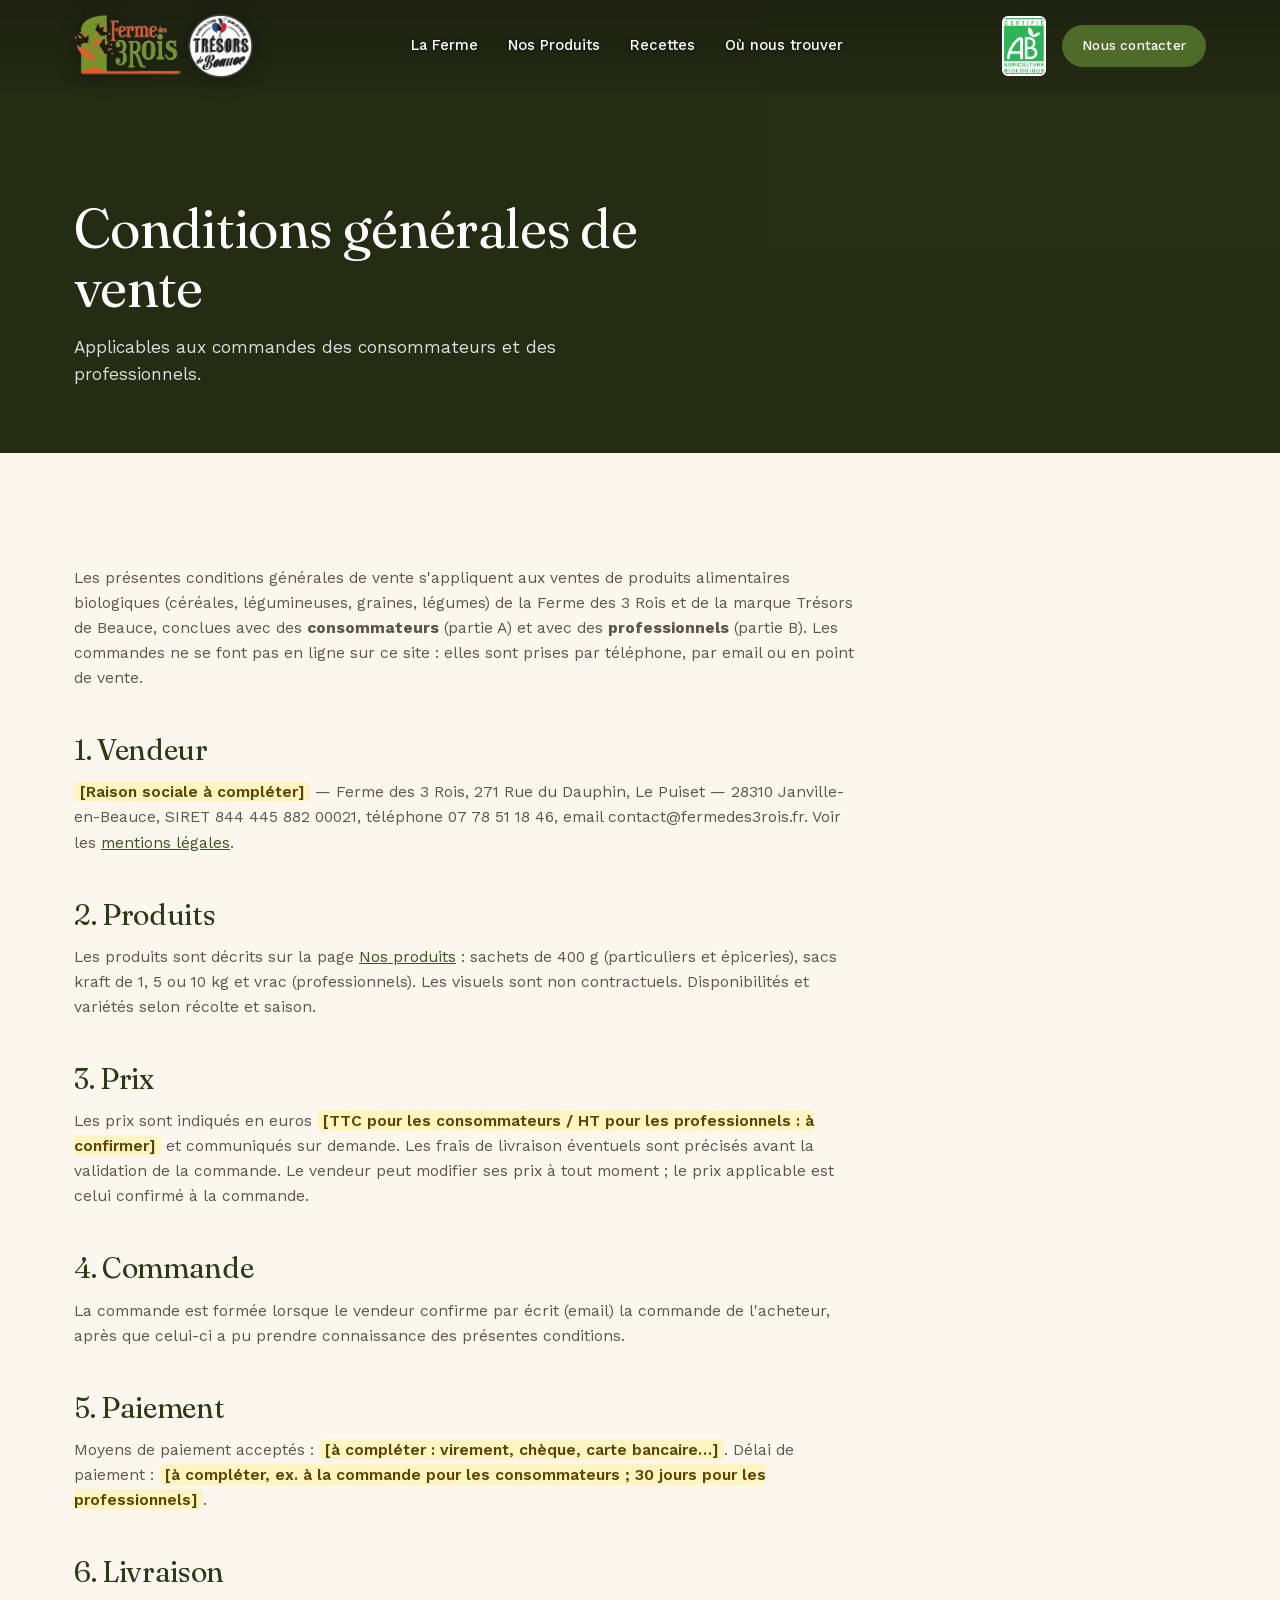
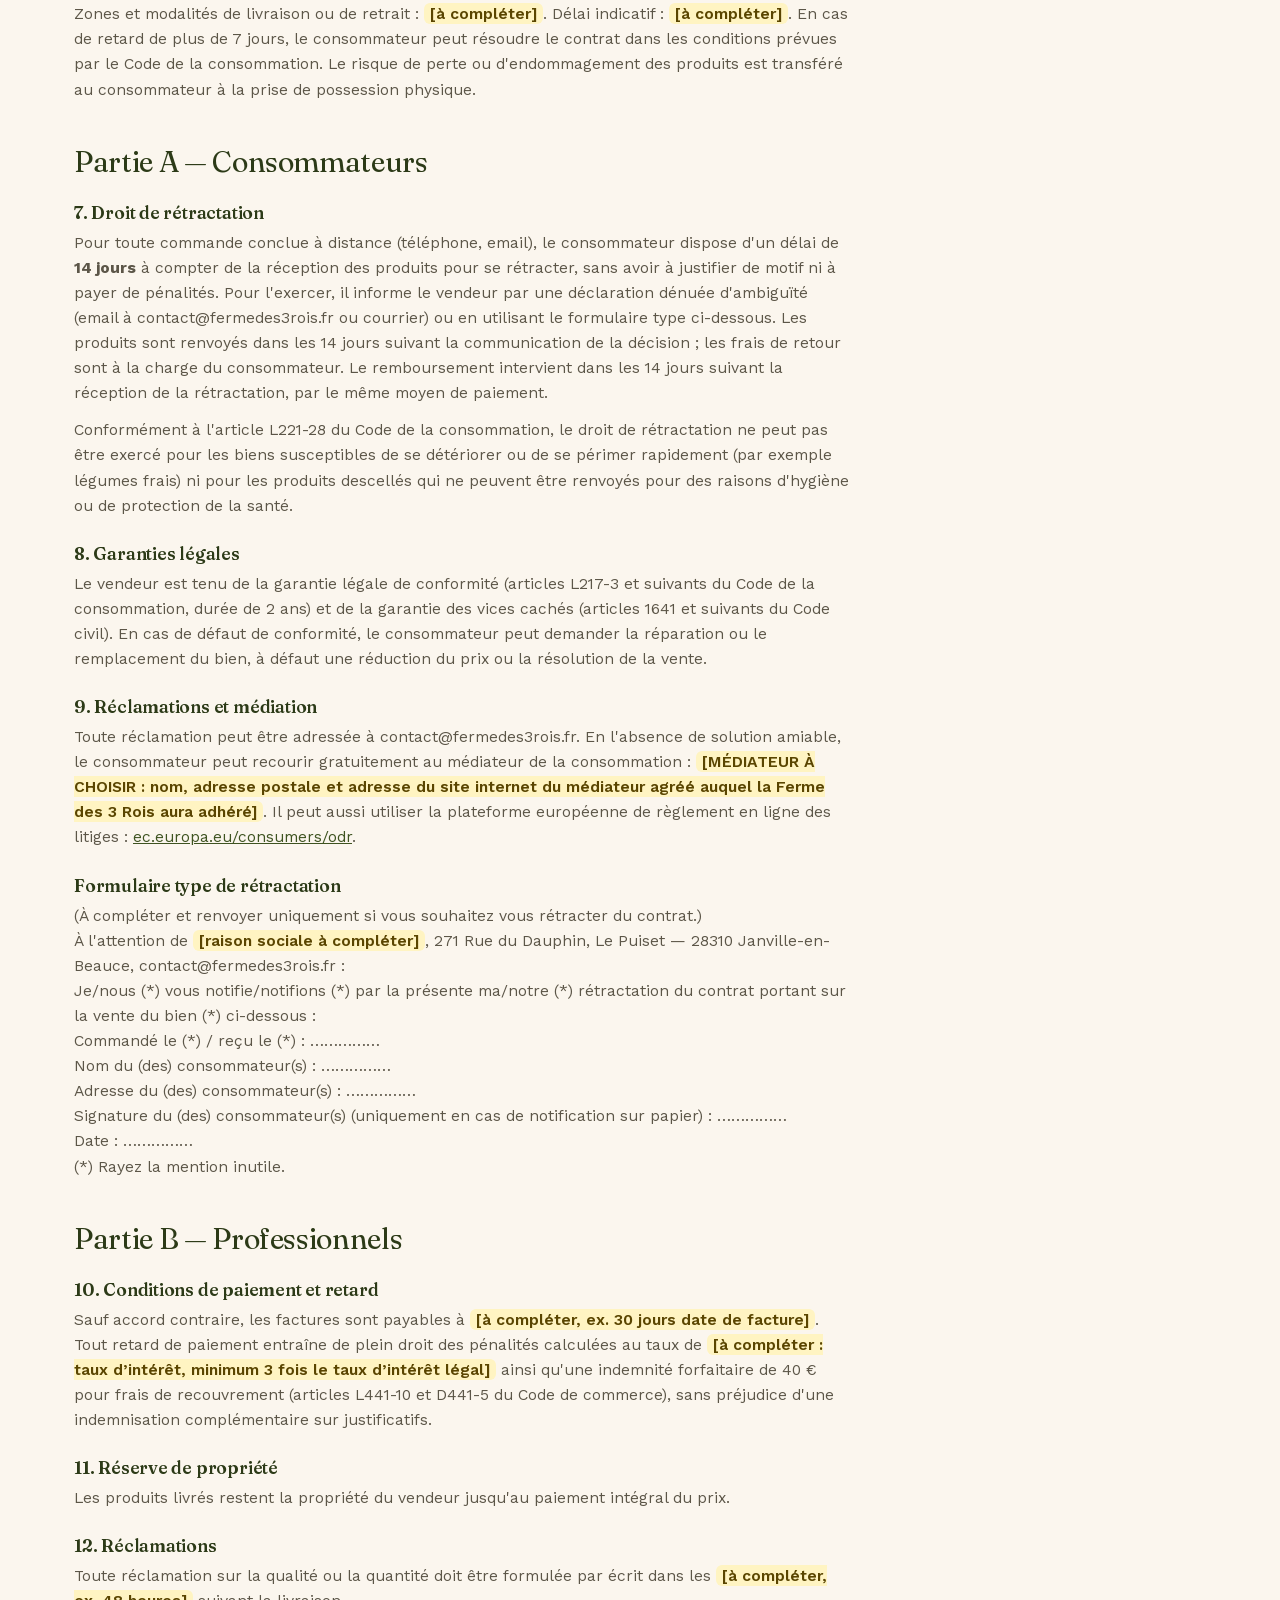
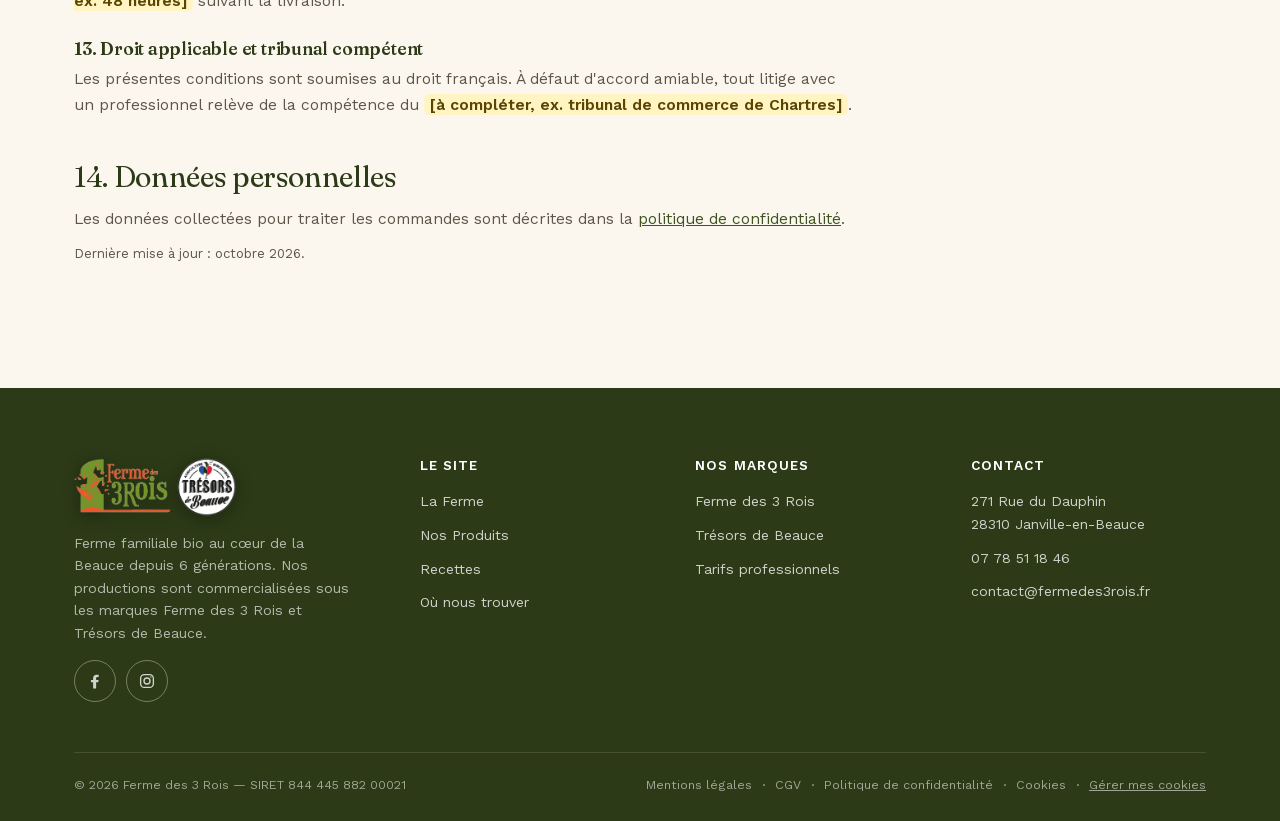
==== cgv.html @ 15f2e0e1 "Mise en conformite legale : pages legales, consentement cookies, polices locales, SEO/IA, accessibil" ====
<!DOCTYPE html>
<html lang="fr">
<head>
<meta charset="UTF-8">
<meta name="viewport" content="width=device-width, initial-scale=1.0">
<title>Conditions générales de vente — Ferme des 3 Rois</title>
<meta name="description" content="Conditions générales de vente de la Ferme des 3 Rois et de Trésors de Beauce, pour les particuliers et les professionnels.">

<link rel="canonical" href="https://www.fermedes3rois.com/cgv.html">
<meta property="og:type" content="website">
<meta property="og:locale" content="fr_FR">
<meta property="og:site_name" content="Ferme des 3 Rois — Trésors de Beauce">
<meta property="og:title" content="Conditions générales de vente — Ferme des 3 Rois">
<meta property="og:description" content="Conditions générales de vente de la Ferme des 3 Rois et de Trésors de Beauce, pour les particuliers et les professionnels.">
<meta property="og:url" content="https://www.fermedes3rois.com/cgv.html">
<meta property="og:image" content="https://www.fermedes3rois.com/assets/images/real/ferme-de-loin.jpg">
<meta name="twitter:card" content="summary_large_image">
<link rel="preload" href="assets/fonts/work-sans-latin.woff2" as="font" type="font/woff2" crossorigin>
<link rel="stylesheet" href="assets/css/fonts.css">
<link rel="stylesheet" href="assets/css/style.css">
</head>
<body>
<a class="skip-link" href="#main">Aller au contenu principal</a>

<!-- ==========================================================
     HEADER
     ========================================================== -->
<header class="site-header" id="siteHeader">
  <div class="container">
    <a href="index.html" class="brand">
      <img src="assets/images/logo-horizontal.png" alt="Ferme des 3 Rois — Trésors de Beauce">
    </a>

    <nav class="main-nav" id="mainNav">
      <a href="la-ferme.html">La Ferme</a>
      <a href="nos-produits.html">Nos Produits</a>
      <a href="recettes.html">Recettes</a>
      <a href="index.html#contact">Où nous trouver</a>
    </nav>

    <div class="header-cta">
      <div class="ab-chip">
        <img src="assets/images/logo-ab.jpg" alt="Logo Agriculture Biologique" width="40" height="56">
      </div>
      <a href="index.html#contact" class="btn btn-primary btn-sm">Nous contacter</a>
      <button class="nav-toggle" id="navToggle" aria-label="Ouvrir le menu" aria-expanded="false">
        <span></span><span></span><span></span>
      </button>
    </div>
  </div>
</header>

<main id="main">

<!-- ==========================================================
     EN-TÊTE DE PAGE
     ========================================================== -->
<section class="page-header">
  <div class="container">
    <h1>Conditions générales de vente</h1>
    <p>Applicables aux commandes des consommateurs et des professionnels.</p>
  </div>
</section>

<section>
  <div class="container">
    <div class="legal">
      <p>Les présentes conditions générales de vente s'appliquent aux ventes de produits alimentaires biologiques (céréales, légumineuses, graines, légumes) de la Ferme des 3 Rois et de la marque Trésors de Beauce, conclues avec des <strong>consommateurs</strong> (partie A) et avec des <strong>professionnels</strong> (partie B). Les commandes ne se font pas en ligne sur ce site : elles sont prises par téléphone, par email ou en point de vente.</p>

      <h2>1. Vendeur</h2>
      <p><span class="todo">[Raison sociale à compléter]</span> — Ferme des 3 Rois, 271 Rue du Dauphin, Le Puiset — 28310 Janville-en-Beauce, SIRET 844 445 882 00021, téléphone 07 78 51 18 46, email contact@fermedes3rois.fr. Voir les <a href="mentions-legales.html">mentions légales</a>.</p>

      <h2>2. Produits</h2>
      <p>Les produits sont décrits sur la page <a href="nos-produits.html">Nos produits</a> : sachets de 400 g (particuliers et épiceries), sacs kraft de 1, 5 ou 10 kg et vrac (professionnels). Les visuels sont non contractuels. Disponibilités et variétés selon récolte et saison.</p>

      <h2>3. Prix</h2>
      <p>Les prix sont indiqués en euros <span class="todo">[TTC pour les consommateurs / HT pour les professionnels : à confirmer]</span> et communiqués sur demande. Les frais de livraison éventuels sont précisés avant la validation de la commande. Le vendeur peut modifier ses prix à tout moment ; le prix applicable est celui confirmé à la commande.</p>

      <h2>4. Commande</h2>
      <p>La commande est formée lorsque le vendeur confirme par écrit (email) la commande de l'acheteur, après que celui-ci a pu prendre connaissance des présentes conditions.</p>

      <h2>5. Paiement</h2>
      <p>Moyens de paiement acceptés : <span class="todo">[à compléter : virement, chèque, carte bancaire…]</span>. Délai de paiement : <span class="todo">[à compléter, ex. à la commande pour les consommateurs ; 30 jours pour les professionnels]</span>.</p>

      <h2>6. Livraison</h2>
      <p>Zones et modalités de livraison ou de retrait : <span class="todo">[à compléter]</span>. Délai indicatif : <span class="todo">[à compléter]</span>. En cas de retard de plus de 7 jours, le consommateur peut résoudre le contrat dans les conditions prévues par le Code de la consommation. Le risque de perte ou d'endommagement des produits est transféré au consommateur à la prise de possession physique.</p>

      <h2>Partie A — Consommateurs</h2>
      <h3>7. Droit de rétractation</h3>
      <p>Pour toute commande conclue à distance (téléphone, email), le consommateur dispose d'un délai de <strong>14 jours</strong> à compter de la réception des produits pour se rétracter, sans avoir à justifier de motif ni à payer de pénalités. Pour l'exercer, il informe le vendeur par une déclaration dénuée d'ambiguïté (email à contact@fermedes3rois.fr ou courrier) ou en utilisant le formulaire type ci-dessous. Les produits sont renvoyés dans les 14 jours suivant la communication de la décision ; les frais de retour sont à la charge du consommateur. Le remboursement intervient dans les 14 jours suivant la réception de la rétractation, par le même moyen de paiement.</p>
      <p>Conformément à l'article L221-28 du Code de la consommation, le droit de rétractation ne peut pas être exercé pour les biens susceptibles de se détériorer ou de se périmer rapidement (par exemple légumes frais) ni pour les produits descellés qui ne peuvent être renvoyés pour des raisons d'hygiène ou de protection de la santé.</p>
      <h3>8. Garanties légales</h3>
      <p>Le vendeur est tenu de la garantie légale de conformité (articles L217-3 et suivants du Code de la consommation, durée de 2 ans) et de la garantie des vices cachés (articles 1641 et suivants du Code civil). En cas de défaut de conformité, le consommateur peut demander la réparation ou le remplacement du bien, à défaut une réduction du prix ou la résolution de la vente.</p>
      <h3>9. Réclamations et médiation</h3>
      <p>Toute réclamation peut être adressée à contact@fermedes3rois.fr. En l'absence de solution amiable, le consommateur peut recourir gratuitement au médiateur de la consommation : <span class="todo">[MÉDIATEUR À CHOISIR : nom, adresse postale et adresse du site internet du médiateur agréé auquel la Ferme des 3 Rois aura adhéré]</span>. Il peut aussi utiliser la plateforme européenne de règlement en ligne des litiges : <a href="https://ec.europa.eu/consumers/odr" target="_blank" rel="noopener">ec.europa.eu/consumers/odr</a>.</p>
      <h3>Formulaire type de rétractation</h3>
      <p>(À compléter et renvoyer uniquement si vous souhaitez vous rétracter du contrat.)<br>
      À l'attention de <span class="todo">[raison sociale à compléter]</span>, 271 Rue du Dauphin, Le Puiset — 28310 Janville-en-Beauce, contact@fermedes3rois.fr :<br>
      Je/nous (*) vous notifie/notifions (*) par la présente ma/notre (*) rétractation du contrat portant sur la vente du bien (*) ci-dessous :<br>
      Commandé le (*) / reçu le (*) : ……………<br>
      Nom du (des) consommateur(s) : ……………<br>
      Adresse du (des) consommateur(s) : ……………<br>
      Signature du (des) consommateur(s) (uniquement en cas de notification sur papier) : ……………<br>
      Date : ……………<br>
      (*) Rayez la mention inutile.</p>

      <h2>Partie B — Professionnels</h2>
      <h3>10. Conditions de paiement et retard</h3>
      <p>Sauf accord contraire, les factures sont payables à <span class="todo">[à compléter, ex. 30 jours date de facture]</span>. Tout retard de paiement entraîne de plein droit des pénalités calculées au taux de <span class="todo">[à compléter : taux d’intérêt, minimum 3 fois le taux d’intérêt légal]</span> ainsi qu'une indemnité forfaitaire de 40 € pour frais de recouvrement (articles L441-10 et D441-5 du Code de commerce), sans préjudice d'une indemnisation complémentaire sur justificatifs.</p>
      <h3>11. Réserve de propriété</h3>
      <p>Les produits livrés restent la propriété du vendeur jusqu'au paiement intégral du prix.</p>
      <h3>12. Réclamations</h3>
      <p>Toute réclamation sur la qualité ou la quantité doit être formulée par écrit dans les <span class="todo">[à compléter, ex. 48 heures]</span> suivant la livraison.</p>
      <h3>13. Droit applicable et tribunal compétent</h3>
      <p>Les présentes conditions sont soumises au droit français. À défaut d'accord amiable, tout litige avec un professionnel relève de la compétence du <span class="todo">[à compléter, ex. tribunal de commerce de Chartres]</span>.</p>

      <h2>14. Données personnelles</h2>
      <p>Les données collectées pour traiter les commandes sont décrites dans la <a href="politique-de-confidentialite.html">politique de confidentialité</a>.</p>
      <p class="updated">Dernière mise à jour : octobre 2026.</p>
    </div>
  </div>
</section>

</main>

<!-- ==========================================================
     FOOTER
     ========================================================== -->
<footer class="site-footer">
  <div class="container">
    <div class="footer-top">
      <div class="footer-brand">
        <img src="assets/images/logo-horizontal.png" alt="Ferme des 3 Rois — Trésors de Beauce">
        <p>Ferme familiale bio au cœur de la Beauce depuis 6 générations. Nos productions sont commercialisées sous les marques Ferme des 3 Rois et Trésors de Beauce.</p>
        <div class="footer-social">
          <a href="https://www.facebook.com/Tr%C3%A9sors-De-Beauce-111578571300424" aria-label="Facebook" target="_blank" rel="noopener"><svg viewBox="0 0 24 24" width="18" height="18" aria-hidden="true" fill="currentColor"><path d="M13.5 22v-8.2h2.8l.5-3.3h-3.3V8.4c0-.9.4-1.7 1.8-1.7h1.6V3.8s-1.4-.3-2.8-.3c-2.8 0-4.6 1.7-4.6 4.7v2.3H6.6v3.3h2.9V22h4z"/></svg></a>
          <a href="https://www.instagram.com/tresorsdebeauce/" aria-label="Instagram" target="_blank" rel="noopener"><svg viewBox="0 0 24 24" width="18" height="18" aria-hidden="true" fill="none" stroke="currentColor" stroke-width="1.8"><rect x="3.5" y="3.5" width="17" height="17" rx="5"/><circle cx="12" cy="12" r="4"/><circle cx="17.2" cy="6.8" r="1" fill="currentColor" stroke="none"/></svg></a>
        </div>
      </div>
      <div class="footer-col">
        <h2>Le site</h2>
        <ul>
          <li><a href="la-ferme.html">La Ferme</a></li>
          <li><a href="nos-produits.html">Nos Produits</a></li>
          <li><a href="recettes.html">Recettes</a></li>
          <li><a href="index.html#contact">Où nous trouver</a></li>
        </ul>
      </div>
      <div class="footer-col">
        <h2>Nos marques</h2>
        <ul>
          <li><a href="index.html">Ferme des 3 Rois</a></li>
          <li><a href="index.html">Trésors de Beauce</a></li>
          <li><a href="index.html#contact">Tarifs professionnels</a></li>
        </ul>
      </div>
      <div class="footer-col">
        <h2>Contact</h2>
        <ul>
          <li>271 Rue du Dauphin<br>28310 Janville-en-Beauce</li>
          <li><a href="tel:+33778511846">07 78 51 18 46</a></li>
          <li><a href="mailto:contact@fermedes3rois.fr">contact@fermedes3rois.fr</a></li>
        </ul>
      </div>
    </div>
    <div class="footer-bottom">
      <span>© 2026 Ferme des 3 Rois — SIRET 844 445 882 00021</span>
      <span class="footer-legal"><a href="mentions-legales.html">Mentions légales</a> · <a href="cgv.html">CGV</a> · <a href="politique-de-confidentialite.html">Politique de confidentialité</a> · <a href="politique-cookies.html">Cookies</a> · <button type="button" class="link-btn" data-open-consent>Gérer mes cookies</button></span>
    </div>
  </div>
</footer>

<script src="assets/js/main.js"></script>
<script src="assets/js/consent.js"></script>
</body>
</html>
---- assets/css/fonts.css ----
/* Polices hébergées localement (Fraunces, Work Sans — licence SIL OFL) : aucun appel à Google */
/* latin-ext */
@font-face {
  font-family: 'Fraunces';
  font-style: normal;
  font-weight: 300;
  font-display: swap;
  src: url(../fonts/fraunces-latin-ext.woff2) format('woff2');
  unicode-range: U+0100-02BA, U+02BD-02C5, U+02C7-02CC, U+02CE-02D7, U+02DD-02FF, U+0304, U+0308, U+0329, U+1D00-1DBF, U+1E00-1E9F, U+1EF2-1EFF, U+2020, U+20A0-20AB, U+20AD-20C4, U+2113, U+2C60-2C7F, U+A720-A7FF;
}
/* latin */
@font-face {
  font-family: 'Fraunces';
  font-style: normal;
  font-weight: 300;
  font-display: swap;
  src: url(../fonts/fraunces-latin.woff2) format('woff2');
  unicode-range: U+0000-00FF, U+0131, U+0152-0153, U+02BB-02BC, U+02C6, U+02DA, U+02DC, U+0304, U+0308, U+0329, U+2000-206F, U+20AC, U+2122, U+2191, U+2193, U+2212, U+2215, U+FEFF, U+FFFD;
}
/* latin-ext */
@font-face {
  font-family: 'Fraunces';
  font-style: normal;
  font-weight: 400;
  font-display: swap;
  src: url(../fonts/fraunces-latin-ext.woff2) format('woff2');
  unicode-range: U+0100-02BA, U+02BD-02C5, U+02C7-02CC, U+02CE-02D7, U+02DD-02FF, U+0304, U+0308, U+0329, U+1D00-1DBF, U+1E00-1E9F, U+1EF2-1EFF, U+2020, U+20A0-20AB, U+20AD-20C4, U+2113, U+2C60-2C7F, U+A720-A7FF;
}
/* latin */
@font-face {
  font-family: 'Fraunces';
  font-style: normal;
  font-weight: 400;
  font-display: swap;
  src: url(../fonts/fraunces-latin.woff2) format('woff2');
  unicode-range: U+0000-00FF, U+0131, U+0152-0153, U+02BB-02BC, U+02C6, U+02DA, U+02DC, U+0304, U+0308, U+0329, U+2000-206F, U+20AC, U+2122, U+2191, U+2193, U+2212, U+2215, U+FEFF, U+FFFD;
}
/* latin-ext */
@font-face {
  font-family: 'Fraunces';
  font-style: normal;
  font-weight: 500;
  font-display: swap;
  src: url(../fonts/fraunces-latin-ext.woff2) format('woff2');
  unicode-range: U+0100-02BA, U+02BD-02C5, U+02C7-02CC, U+02CE-02D7, U+02DD-02FF, U+0304, U+0308, U+0329, U+1D00-1DBF, U+1E00-1E9F, U+1EF2-1EFF, U+2020, U+20A0-20AB, U+20AD-20C4, U+2113, U+2C60-2C7F, U+A720-A7FF;
}
/* latin */
@font-face {
  font-family: 'Fraunces';
  font-style: normal;
  font-weight: 500;
  font-display: swap;
  src: url(../fonts/fraunces-latin.woff2) format('woff2');
  unicode-range: U+0000-00FF, U+0131, U+0152-0153, U+02BB-02BC, U+02C6, U+02DA, U+02DC, U+0304, U+0308, U+0329, U+2000-206F, U+20AC, U+2122, U+2191, U+2193, U+2212, U+2215, U+FEFF, U+FFFD;
}
/* latin-ext */
@font-face {
  font-family: 'Fraunces';
  font-style: normal;
  font-weight: 600;
  font-display: swap;
  src: url(../fonts/fraunces-latin-ext.woff2) format('woff2');
  unicode-range: U+0100-02BA, U+02BD-02C5, U+02C7-02CC, U+02CE-02D7, U+02DD-02FF, U+0304, U+0308, U+0329, U+1D00-1DBF, U+1E00-1E9F, U+1EF2-1EFF, U+2020, U+20A0-20AB, U+20AD-20C4, U+2113, U+2C60-2C7F, U+A720-A7FF;
}
/* latin */
@font-face {
  font-family: 'Fraunces';
  font-style: normal;
  font-weight: 600;
  font-display: swap;
  src: url(../fonts/fraunces-latin.woff2) format('woff2');
  unicode-range: U+0000-00FF, U+0131, U+0152-0153, U+02BB-02BC, U+02C6, U+02DA, U+02DC, U+0304, U+0308, U+0329, U+2000-206F, U+20AC, U+2122, U+2191, U+2193, U+2212, U+2215, U+FEFF, U+FFFD;
}
/* latin-ext */
@font-face {
  font-family: 'Work Sans';
  font-style: normal;
  font-weight: 400;
  font-display: swap;
  src: url(../fonts/work-sans-latin-ext.woff2) format('woff2');
  unicode-range: U+0100-02BA, U+02BD-02C5, U+02C7-02CC, U+02CE-02D7, U+02DD-02FF, U+0304, U+0308, U+0329, U+1D00-1DBF, U+1E00-1E9F, U+1EF2-1EFF, U+2020, U+20A0-20AB, U+20AD-20C4, U+2113, U+2C60-2C7F, U+A720-A7FF;
}
/* latin */
@font-face {
  font-family: 'Work Sans';
  font-style: normal;
  font-weight: 400;
  font-display: swap;
  src: url(../fonts/work-sans-latin.woff2) format('woff2');
  unicode-range: U+0000-00FF, U+0131, U+0152-0153, U+02BB-02BC, U+02C6, U+02DA, U+02DC, U+0304, U+0308, U+0329, U+2000-206F, U+20AC, U+2122, U+2191, U+2193, U+2212, U+2215, U+FEFF, U+FFFD;
}
/* latin-ext */
@font-face {
  font-family: 'Work Sans';
  font-style: normal;
  font-weight: 500;
  font-display: swap;
  src: url(../fonts/work-sans-latin-ext.woff2) format('woff2');
  unicode-range: U+0100-02BA, U+02BD-02C5, U+02C7-02CC, U+02CE-02D7, U+02DD-02FF, U+0304, U+0308, U+0329, U+1D00-1DBF, U+1E00-1E9F, U+1EF2-1EFF, U+2020, U+20A0-20AB, U+20AD-20C4, U+2113, U+2C60-2C7F, U+A720-A7FF;
}
/* latin */
@font-face {
  font-family: 'Work Sans';
  font-style: normal;
  font-weight: 500;
  font-display: swap;
  src: url(../fonts/work-sans-latin.woff2) format('woff2');
  unicode-range: U+0000-00FF, U+0131, U+0152-0153, U+02BB-02BC, U+02C6, U+02DA, U+02DC, U+0304, U+0308, U+0329, U+2000-206F, U+20AC, U+2122, U+2191, U+2193, U+2212, U+2215, U+FEFF, U+FFFD;
}
/* latin-ext */
@font-face {
  font-family: 'Work Sans';
  font-style: normal;
  font-weight: 600;
  font-display: swap;
  src: url(../fonts/work-sans-latin-ext.woff2) format('woff2');
  unicode-range: U+0100-02BA, U+02BD-02C5, U+02C7-02CC, U+02CE-02D7, U+02DD-02FF, U+0304, U+0308, U+0329, U+1D00-1DBF, U+1E00-1E9F, U+1EF2-1EFF, U+2020, U+20A0-20AB, U+20AD-20C4, U+2113, U+2C60-2C7F, U+A720-A7FF;
}
/* latin */
@font-face {
  font-family: 'Work Sans';
  font-style: normal;
  font-weight: 600;
  font-display: swap;
  src: url(../fonts/work-sans-latin.woff2) format('woff2');
  unicode-range: U+0000-00FF, U+0131, U+0152-0153, U+02BB-02BC, U+02C6, U+02DA, U+02DC, U+0304, U+0308, U+0329, U+2000-206F, U+20AC, U+2122, U+2191, U+2193, U+2212, U+2215, U+FEFF, U+FFFD;
}
/* latin-ext */
@font-face {
  font-family: 'Work Sans';
  font-style: normal;
  font-weight: 700;
  font-display: swap;
  src: url(../fonts/work-sans-latin-ext.woff2) format('woff2');
  unicode-range: U+0100-02BA, U+02BD-02C5, U+02C7-02CC, U+02CE-02D7, U+02DD-02FF, U+0304, U+0308, U+0329, U+1D00-1DBF, U+1E00-1E9F, U+1EF2-1EFF, U+2020, U+20A0-20AB, U+20AD-20C4, U+2113, U+2C60-2C7F, U+A720-A7FF;
}
/* latin */
@font-face {
  font-family: 'Work Sans';
  font-style: normal;
  font-weight: 700;
  font-display: swap;
  src: url(../fonts/work-sans-latin.woff2) format('woff2');
  unicode-range: U+0000-00FF, U+0131, U+0152-0153, U+02BB-02BC, U+02C6, U+02DA, U+02DC, U+0304, U+0308, U+0329, U+2000-206F, U+20AC, U+2122, U+2191, U+2193, U+2212, U+2215, U+FEFF, U+FFFD;
}
---- assets/css/style.css ----
/* ==========================================================================
   FERME DES 3 ROIS — Feuille de style principale
   Structure pensée pour être simple à reproduire en sections WordPress
   (Elementor / Divi / Bricks) : chaque bloc ci-dessous = une "section".
   ========================================================================== */

/* ---------- 1. Variables de marque ---------- */
:root{
  --green-900:#2c3a17;
  --green-800:#3e5320;
  --green-700:#4f6b2a;
  --green-600:#6e8b3d;
  --green-500:#88a955;
  --green-100:#eef2e4;

  --accent-700:#3e5320;
  --accent-600:#4f6b2a;
  --accent-500:#6e8b3d;
  --accent-400:#88a955;
  --accent-100:#eef2e4;

  --france-blue:#233c69;
  --france-red:#a5312b;

  --kraft-900:#3a2f22;
  --kraft-700:#7a5a38;
  --kraft-300:#d8c6a0;
  --kraft-100:#f3ead9;
  --cream:#fbf6ee;

  --ink:#26231d;
  --ink-soft:#5c5648;
  --white:#ffffff;

  --font-display:'Fraunces', Georgia, 'Times New Roman', serif;
  --font-accent:'Fraunces', Georgia, serif;
  --font-body:'Work Sans', -apple-system, BlinkMacSystemFont, "Segoe UI", sans-serif;

  --radius-lg:30px;
  --radius-md:20px;
  --radius-sm:14px;
  --radius-input:33px;
  --shadow-soft:none;
  --shadow-card:none;
  --container:1180px;
}

/* ---------- 2. Reset & base ---------- */
*,*::before,*::after{box-sizing:border-box;margin:0;padding:0;}
html{scroll-behavior:smooth;}
body{
  font-family:var(--font-body);
  color:var(--ink);
  background:var(--cream);
  line-height:1.6;
  -webkit-font-smoothing:antialiased;
  overflow-x:hidden;
}
img{max-width:100%;display:block;}
a{color:inherit;text-decoration:none;}
ul{list-style:none;}
button{font:inherit;cursor:pointer;border:none;background:none;color:inherit;}
input,textarea,select{font:inherit;}
.container{max-width:var(--container);margin:0 auto;padding:0 24px;}

h1,h2,h3,h4{font-family:var(--font-display);font-weight:400;line-height:1.08;letter-spacing:-0.012em;color:var(--green-900);}
h2{font-size:clamp(2.1rem,4.4vw,3.3rem);font-weight:300;}
h3{font-size:clamp(1.25rem,2.4vw,1.6rem);}
p{color:var(--ink-soft);}

.eyebrow{
  display:inline-flex;align-items:center;gap:10px;
  font-family:var(--font-body);font-weight:500;letter-spacing:.1em;
  text-transform:uppercase;font-size:.75rem;color:var(--accent-600);
  margin-bottom:14px;
}
.eyebrow::before{
  content:"";width:28px;height:3px;display:inline-block;border-radius:2px;
  background:linear-gradient(90deg, var(--france-blue) 0 33%, #fff 33% 67%, var(--france-red) 67% 100%);
}
.script-tag{font-family:var(--font-display);font-style:italic;font-weight:300;font-size:1.25rem;color:var(--green-700);display:block;margin-bottom:6px;}

.section-head{max-width:640px;margin-bottom:48px;}
.section-head.center{margin-left:auto;margin-right:auto;text-align:center;}
.section-head p{margin-top:16px;font-size:1.05rem;max-width:60ch;}
.section-head.center p{margin-left:auto;margin-right:auto;}

section{padding:112px 0;position:relative;}
@media (max-width:720px){ section{padding:64px 0;} }

/* kraft-paper grain (texture reprise de nos emballages) utilisé sur les sections alternées */
.paper{
  background-color:#c9a876;
  background-image:
    radial-gradient(circle at 20% 15%, rgba(255,255,255,.14), transparent 45%),
    radial-gradient(circle at 85% 75%, rgba(58,47,34,.12), transparent 50%),
    url("../images/textures/kraft-paper.svg");
  background-size:auto, auto, 440px 440px;
  background-repeat:no-repeat, no-repeat, repeat;
}

/* ---------- 3. Boutons ---------- */
.btn{
  display:inline-flex;align-items:center;justify-content:center;gap:8px;
  padding:14px 28px;border-radius:100px;font-weight:500;font-size:.92rem;letter-spacing:.015em;
  transition:background .2s ease, color .2s ease, border-color .2s ease;
  white-space:nowrap;
}
.btn-primary{background:var(--accent-600);color:var(--white);}
.btn-primary:hover{background:var(--green-900);}
.btn-outline{border:1.5px solid currentColor;color:var(--white);}
.btn-outline:hover{background:rgba(255,255,255,.15);}
.btn-ghost{border:1px solid var(--green-700);color:var(--green-700);}
.btn-ghost:hover{background:var(--green-700);color:var(--white);}
.btn-sm{padding:10px 20px;font-size:.85rem;}
.btn[disabled]{opacity:.5;cursor:not-allowed;}

/* ---------- 4. Header ---------- */
.site-header{
  position:fixed;top:0;left:0;right:0;z-index:100;
  padding:14px 0;
  background:linear-gradient(180deg, rgba(20,19,12,.42) 0%, rgba(20,19,12,.08) 100%);
  transition:background .3s ease, box-shadow .3s ease, padding .3s ease;
}
.site-header .container{display:flex;align-items:center;justify-content:space-between;gap:24px;}
.site-header.is-scrolled{background:rgba(251,246,238,.97);border-bottom:1px solid rgba(38,35,29,.1);padding:8px 0;}

.brand{display:flex;align-items:center;gap:12px;}
.brand img{height:64px;width:auto;transition:height .3s ease, filter .3s ease;filter:drop-shadow(0 3px 10px rgba(0,0,0,.35));}
.site-header.is-scrolled .brand img{height:50px;filter:drop-shadow(0 2px 6px rgba(38,35,29,.18));}

.ab-chip{display:flex;align-items:center;}
.ab-chip img{height:60px;width:auto;border-radius:6px;border:2px solid #fff;background:#fff;transition:height .3s ease;}
.site-header.is-scrolled .ab-chip img{height:48px;border-color:transparent;}

.main-nav{display:flex;align-items:center;gap:30px;}
.main-nav a{
  font-weight:500;font-size:.92rem;color:#fff;position:relative;padding:4px 0;
  text-shadow:0 1px 4px rgba(0,0,0,.45);transition:color .3s ease, text-shadow .3s ease;
}
.main-nav a::after{content:"";position:absolute;left:0;bottom:-2px;width:0;height:2px;background:var(--accent-400);transition:width .25s ease;}
.main-nav a:hover::after{width:100%;}
.site-header.is-scrolled .main-nav a{color:var(--ink);text-shadow:none;}
.site-header.is-scrolled .main-nav a::after{background:var(--accent-500);}
.header-cta{display:flex;align-items:center;gap:16px;}
.nav-toggle{
  display:none;position:relative;z-index:150;width:42px;height:42px;border-radius:50%;
  background:var(--white);box-shadow:var(--shadow-card);align-items:center;justify-content:center;
  flex-direction:column;gap:5px;flex-shrink:0;
}
.nav-toggle span{width:18px;height:2px;background:var(--ink);display:block;transition:transform .25s ease, opacity .25s ease;}
.nav-toggle.is-open span:nth-child(1){transform:translateY(7px) rotate(45deg);}
.nav-toggle.is-open span:nth-child(2){opacity:0;}
.nav-toggle.is-open span:nth-child(3){transform:translateY(-7px) rotate(-45deg);}

@media (max-width:960px){
  .ab-chip{display:none;}
  .brand img{height:48px;}
  .site-header.is-scrolled .brand img{height:42px;}
  .main-nav{
    position:fixed;z-index:140;top:0;right:0;bottom:0;left:30%;background:var(--cream);
    flex-direction:column;justify-content:center;align-items:flex-start;
    padding:40px;gap:26px;transform:translateX(100%);transition:transform .35s ease;
    }
  .main-nav.open{transform:translateX(0);}
  .main-nav a{font-size:1.3rem;color:var(--ink);text-shadow:none;}
  .nav-toggle{display:flex;}
  .header-cta .btn-primary{padding:11px 18px;font-size:.85rem;}
}

/* ---------- 5. Hero — scroll-to-expand ---------- */
/* Le visiteur fait défiler pour "agrandir" la photo jusqu'au plein écran,
   puis le contenu du hero (titre, texte, CTA) apparaît par-dessus.
   Sous WordPress : bloc HTML/JS personnalisé (Elementor "HTML" ou plugin de code). */
.scroll-hero{position:relative;height:260vh;padding:0;}
@media (max-width:720px){ .scroll-hero{height:210vh;} }

.scroll-hero__pin{
  position:sticky;top:0;height:100svh;min-height:100vh;overflow:hidden;color:var(--white);
}

.scroll-hero__backdrop{position:absolute;top:0;right:0;bottom:0;left:0;z-index:0;}
.scroll-hero__backdrop img{
  width:100%;height:100%;object-fit:cover;filter:blur(6px) brightness(.55) saturate(1.05);
  transform:scale(1.1);
}

.scroll-hero__frame{
  position:absolute;top:0;right:0;bottom:0;left:0;z-index:1;
  overflow:hidden;border-radius:32px;
  clip-path:inset(14vh 18vw round 32px);
  will-change:clip-path;
}
.scroll-hero__frame img{width:100%;height:100%;object-fit:cover;}

.scroll-hero__gradient{
  position:absolute;top:0;right:0;bottom:0;left:0;z-index:2;opacity:.35;
  background:linear-gradient(180deg, rgba(20,19,12,.5) 0%, rgba(20,19,12,.55) 50%, rgba(20,19,12,.9) 100%);
  will-change:opacity;
}

.scroll-hero__label{
  position:absolute;z-index:3;inset:0;display:flex;flex-direction:column;
  align-items:center;justify-content:center;text-align:center;gap:10px;
  will-change:opacity, transform;
}
.scroll-hero__label{text-shadow:0 1px 3px rgba(0,0,0,.55), 0 2px 22px rgba(0,0,0,.6);}
.scroll-hero__label .script-tag{color:#fff;font-weight:400;font-size:1.4rem;}
.scroll-hero__label h2{color:#fff;font-weight:400;font-size:clamp(2.2rem,5vw,3.6rem);}
.scroll-hero__submark{
  font-family:var(--font-body);font-weight:600;font-size:.9rem;letter-spacing:.08em;
  text-transform:uppercase;color:#fff;margin-top:-4px;
}

.scroll-hero .container{position:relative;z-index:3;height:100%;}
.scroll-hero .hero-content{
  position:absolute;left:24px;right:24px;bottom:0;z-index:3;padding:0 0 96px;
  max-width:calc(var(--container) - 48px);margin:0 auto;
  opacity:0;transform:translateY(28px);will-change:opacity, transform;
}
.scroll-hero h1{
  color:var(--white);font-weight:300;letter-spacing:-0.022em;font-size:clamp(2.8rem,6.4vw,5rem);max-width:860px;
}
.scroll-hero h1 em{font-style:normal;color:var(--accent-400);}
.hero-lead{max-width:560px;font-size:1.15rem;color:rgba(255,255,255,.88);margin-top:20px;}
.hero-actions{display:flex;flex-wrap:wrap;gap:16px;margin-top:36px;align-items:center;}
.hero-ab{
  display:flex;align-items:center;gap:12px;margin-top:46px;padding-top:26px;
  border-top:1px solid rgba(255,255,255,.25);max-width:560px;
}
.hero-ab-logo{width:60px;height:auto;border-radius:6px;border:2px solid #fff;flex-shrink:0;}
.hero-ab-text{font-size:.85rem;color:rgba(255,255,255,.85);}
.hero-ab-text strong{display:block;color:#fff;font-size:.95rem;}

.scroll-cue{
  display:flex;flex-direction:column;align-items:center;gap:6px;font-size:.7rem;
  letter-spacing:.12em;color:#fff;font-weight:600;text-transform:uppercase;margin-top:18px;
}
.scroll-cue .line{width:1px;height:34px;background:linear-gradient(rgba(255,255,255,.9),transparent);animation:scrollcue 1.8s infinite;}
@keyframes scrollcue{0%{opacity:0;transform:scaleY(.3);transform-origin:top;}50%{opacity:1;}100%{opacity:0;transform:scaleY(1);transform-origin:top;}}

@media (prefers-reduced-motion: reduce){
  .scroll-hero{height:auto;}
  .scroll-hero__pin{position:relative;height:100svh;}
  .scroll-hero__frame{clip-path:none !important;border-radius:0;}
  .scroll-hero__label{display:none;}
  .scroll-hero .hero-content{position:relative;opacity:1;transform:none;padding-top:40vh;}
  .scroll-hero__gradient{opacity:.85 !important;}
}

/* ---------- 6. Marques (bandeau double marque) ---------- */

/* ---------- 7. Numbered section header ---------- */
.numbered-head{display:flex;gap:20px;align-items:flex-start;margin-bottom:44px;flex-wrap:wrap;}
.numbered-head .num{
  font-family:var(--font-display);font-size:3.2rem;color:var(--green-600);opacity:.35;line-height:1;
}
.numbered-head .head-text{max-width:640px;}

/* ---------- 8. La Ferme : Histoire ---------- */
.histoire{display:grid;grid-template-columns:0.85fr 1.15fr;gap:64px;align-items:center;}
@media (max-width:860px){.histoire{grid-template-columns:1fr;}}
.histoire-media{position:relative;}
.histoire-media img{border-radius:var(--radius-lg);box-shadow:var(--shadow-soft);}
.histoire-media .stat-card{
  position:absolute;left:-24px;bottom:-24px;background:var(--white);border-radius:var(--radius-md);
  padding:18px 22px;box-shadow:var(--shadow-card);display:flex;gap:18px;
}
@media (max-width:520px){.histoire-media .stat-card{position:static;margin-top:18px;left:0;bottom:0;}}
.histoire-media .stat-card div strong{display:block;font-family:var(--font-display);font-size:1.5rem;color:var(--accent-600);}
.histoire-media .stat-card div span{font-size:.75rem;color:var(--ink-soft);text-transform:uppercase;letter-spacing:.05em;}

.histoire-body p{margin-bottom:16px;}
.quote-block{
  margin-top:26px;background:var(--kraft-100);
  border-radius:var(--radius-md);padding:26px 30px;
}
.quote-block p{font-family:var(--font-display);font-style:italic;color:var(--green-900);font-size:1.08rem;margin-bottom:8px;}
.quote-block cite{font-size:.85rem;font-style:normal;color:var(--ink-soft);font-weight:600;}

/* ---------- 9. Engagement cards ---------- */
.engagement-grid{display:grid;grid-template-columns:repeat(4,1fr);gap:24px;margin-top:56px;}
@media (max-width:960px){.engagement-grid{grid-template-columns:1fr 1fr;}}
@media (max-width:560px){.engagement-grid{grid-template-columns:1fr;}}
.engagement-card{
  background:var(--white);border-radius:var(--radius-md);overflow:hidden;box-shadow:var(--shadow-card);
}
.engagement-card img{aspect-ratio:4/3;object-fit:cover;}
.engagement-card .body{padding:22px 22px 26px;}
.engagement-card h3{font-size:1.05rem;margin-bottom:8px;}
.engagement-card p{font-size:.9rem;}
.engagement-card .tick{color:var(--green-600);font-weight:700;font-size:.8rem;}

/* certifications row */
.certif-row{display:flex;flex-wrap:wrap;gap:14px;margin-top:40px;}
.certif-badge{
  display:flex;align-items:center;gap:10px;background:transparent;border:1px solid var(--green-700);border-radius:100px;
  padding:10px 20px;font-size:.82rem;font-weight:500;color:var(--green-800);
}
.certif-badge--fr::before{content:"";width:22px;height:3px;border-radius:2px;
  background:linear-gradient(90deg, var(--france-blue) 0 33%, #fff 33% 67%, var(--france-red) 67% 100%);
  box-shadow:0 0 0 1px rgba(38,35,29,.15);}

/* ---------- 9b. Aperçu des pages (accueil) — 3 sections éditoriales ---------- */
.theme-sections{display:flex;flex-direction:column;gap:88px;margin-top:12px;}
.theme-feature{display:grid;grid-template-columns:1fr 1fr;gap:56px;align-items:center;}
.theme-feature.is-reverse .thumb{order:2;}
.theme-feature.is-reverse .body{order:1;}
.theme-feature .thumb{border-radius:var(--radius-lg);overflow:hidden;box-shadow:var(--shadow-soft);aspect-ratio:4/3;}
.theme-feature .thumb img{width:100%;height:100%;object-fit:cover;}
.theme-feature .body h3{font-size:clamp(1.6rem,2.6vw,2.1rem);margin-bottom:16px;}
.theme-feature .body p{font-size:1.05rem;margin-bottom:26px;}
@media (max-width:860px){
  .theme-feature{grid-template-columns:1fr;gap:26px;}
  .theme-feature.is-reverse .thumb{order:1;}
  .theme-feature.is-reverse .body{order:2;}
  .theme-sections{gap:56px;}
}

/* ---------- 10. Produits ---------- */
.tabs-bar{display:flex;flex-wrap:wrap;gap:10px;margin-bottom:40px;}
.tab-btn{
  padding:11px 22px;border-radius:100px;border:1px solid var(--kraft-300);
  font-weight:500;font-size:.88rem;color:var(--ink-soft);background:var(--white);
  transition:background .2s ease, color .2s ease;
}
.tab-btn.is-active,.tab-btn:hover{background:var(--green-700);border-color:var(--green-700);color:#fff;}

.tab-panel{display:none;}
.tab-panel.is-active{display:block;animation:fadein .4s ease;}
@keyframes fadein{from{opacity:0;}to{opacity:1;}}

.tab-panel-intro{max-width:640px;margin-bottom:28px;font-size:.98rem;}
.subgroup-title{
  font-family:var(--font-body);font-weight:700;text-transform:uppercase;letter-spacing:.08em;
  font-size:.8rem;color:var(--accent-600);margin:32px 0 16px;
}
.subgroup-title:first-of-type{margin-top:0;}

.product-grid{display:grid;grid-template-columns:repeat(4,1fr);gap:22px;}
@media (max-width:1080px){.product-grid{grid-template-columns:repeat(3,1fr);}}
@media (max-width:760px){.product-grid{grid-template-columns:repeat(2,1fr);}}
@media (max-width:460px){.product-grid{grid-template-columns:1fr;}}

.product-card{
  background:var(--white);border-radius:var(--radius-md);overflow:hidden;box-shadow:var(--shadow-card);
}
.product-card .thumb{position:relative;aspect-ratio:4/3;overflow:hidden;}
.product-card .thumb img{width:100%;height:100%;object-fit:cover;}
.product-card .cook-time{
  position:absolute;top:10px;right:10px;background:rgba(255,255,255,.95);border-radius:100px;
  padding:5px 11px;font-size:.72rem;font-weight:700;color:var(--green-800);display:flex;align-items:center;gap:5px;
}
.product-card .body{padding:16px 18px 20px;}
.product-card h3{font-size:.98rem;margin-bottom:6px;}
.product-card p{font-size:.83rem;margin:0;}
.product-more{text-align:center;margin-top:40px;}

/* ---------- 11. Recettes ---------- */
.recipe-feature{
  display:grid;grid-template-columns:1fr 1fr;gap:0;background:var(--green-800);border-radius:var(--radius-lg);
  overflow:hidden;margin-bottom:56px;color:#fff;box-shadow:var(--shadow-soft);
}
@media (max-width:760px){.recipe-feature{grid-template-columns:1fr;}}
.recipe-feature img{height:100%;min-height:260px;object-fit:cover;}
.recipe-feature .body{padding:44px;display:flex;flex-direction:column;justify-content:center;}
.recipe-feature .eyebrow{color:rgba(255,255,255,.85);}
.recipe-feature h2{color:#fff;font-size:1.7rem;margin-bottom:12px;}
.recipe-feature p{color:rgba(255,255,255,.82);margin-bottom:24px;}

.recipe-grid{display:grid;grid-template-columns:repeat(3,1fr);gap:24px;}
@media (max-width:860px){.recipe-grid{grid-template-columns:repeat(2,1fr);}}
@media (max-width:560px){.recipe-grid{grid-template-columns:1fr;}}
.recipe-card{background:var(--white);border-radius:var(--radius-md);overflow:hidden;box-shadow:var(--shadow-card);}
.recipe-card .thumb{aspect-ratio:4/3;overflow:hidden;}
.recipe-card .thumb img{width:100%;height:100%;object-fit:cover;}
.recipe-card .body{padding:18px 20px 22px;}
.recipe-card .meta{display:flex;gap:10px;font-size:.75rem;color:var(--ink-soft);margin-bottom:8px;text-transform:uppercase;letter-spacing:.04em;}
.recipe-card h3{font-size:1.02rem;margin-bottom:8px;}
.recipe-card p{font-size:.86rem;margin-bottom:16px;}

/* ---------- 12. Galerie ---------- */
.gallery-grid{
  display:grid;grid-template-columns:repeat(4,1fr);grid-auto-rows:160px;gap:16px;
}
.gallery-grid a{border-radius:var(--radius-sm);overflow:hidden;display:block;position:relative;}
.gallery-grid img{width:100%;height:100%;object-fit:cover;}
.gallery-grid a::after{content:"⤢";position:absolute;top:10px;right:10px;color:#fff;background:rgba(0,0,0,.35);
  width:30px;height:30px;border-radius:50%;display:flex;align-items:center;justify-content:center;font-size:.85rem;opacity:0;transition:opacity .2s;}
.gallery-grid a:hover::after{opacity:1;}
.gallery-grid a:nth-child(1){grid-column:span 2;grid-row:span 2;}
.gallery-grid a:nth-child(6){grid-column:span 2;}
@media (max-width:760px){
  .gallery-grid{grid-template-columns:repeat(2,1fr);grid-auto-rows:140px;}
  .gallery-grid a:nth-child(1){grid-column:span 2;grid-row:span 2;}
}

.lightbox{
  position:fixed;top:0;right:0;bottom:0;left:0;background:rgba(20,18,12,.92);z-index:1000;display:none;
  align-items:center;justify-content:center;padding:40px;
}
.lightbox.is-open{display:flex;}
.lightbox img{max-width:min(900px,90vw);max-height:80vh;border-radius:var(--radius-md);}
.lightbox-close{position:absolute;top:24px;right:28px;color:#fff;font-size:1.8rem;width:44px;height:44px;
  border-radius:50%;background:rgba(255,255,255,.12);display:flex;align-items:center;justify-content:center;}


/* ---------- 13. Contact section ---------- */
.contact-grid{display:grid;grid-template-columns:1.05fr 0.95fr;gap:48px;align-items:start;}
@media (max-width:960px){.contact-grid{grid-template-columns:1fr;}}

.store-finder{background:var(--white);border-radius:var(--radius-lg);box-shadow:var(--shadow-card);padding:8px;margin-bottom:26px;}
.accordion-item{border-bottom:1px solid var(--kraft-300);}
.accordion-item:last-child{border-bottom:none;}
.accordion-trigger{
  width:100%;display:flex;align-items:center;justify-content:space-between;padding:18px 20px;
  font-weight:700;font-family:var(--font-display);font-size:1.05rem;color:var(--green-900);text-align:left;
}
.accordion-trigger .chevron{transition:transform .25s ease;color:var(--accent-600);}
.accordion-item.is-open .chevron{transform:rotate(45deg);}
.accordion-panel{max-height:0;overflow:hidden;transition:max-height .3s ease;}
.accordion-item.is-open .accordion-panel{max-height:400px;}
.store-list{padding:0 20px 18px;}
.store-list li{padding:10px 0;border-top:1px dashed var(--kraft-300);font-size:.9rem;}
.store-list li:first-child{border-top:none;}
.store-list li strong{display:block;color:var(--green-800);}
.store-list li span{font-size:.82rem;color:var(--ink-soft);}
.store-note{font-size:.78rem;color:var(--ink-soft);padding:0 4px;font-style:italic;}

.map-embed{border-radius:var(--radius-lg);overflow:hidden;box-shadow:var(--shadow-card);margin-bottom:26px;}
.map-embed iframe{width:100%;height:280px;border:0;display:block;}

.social-row{display:flex;gap:12px;flex-wrap:wrap;}
.social-btn{
  display:flex;align-items:center;gap:10px;background:var(--white);border-radius:100px;
  padding:11px 20px;box-shadow:var(--shadow-card);font-weight:600;font-size:.86rem;color:var(--green-800);
  transition:background .2s ease, color .2s ease;
}
.social-btn:hover{background:var(--green-700);color:#fff;}

.contact-card{background:var(--white);border-radius:var(--radius-lg);box-shadow:var(--shadow-card);padding:38px;}
.contact-info-row{display:flex;gap:14px;margin-bottom:20px;}
.contact-info-row .ico{
  width:42px;height:42px;border-radius:50%;background:var(--green-100);color:var(--green-700);
  display:flex;align-items:center;justify-content:center;flex-shrink:0;font-size:1.1rem;
}
.contact-info-row strong{display:block;font-size:.92rem;color:var(--green-900);}
.contact-info-row span,.contact-info-row a{font-size:.88rem;color:var(--ink-soft);}

.form-row{display:grid;grid-template-columns:1fr 1fr;gap:16px;margin-bottom:16px;}
@media (max-width:520px){.form-row{grid-template-columns:1fr;}}
.field{display:flex;flex-direction:column;gap:6px;margin-bottom:16px;}
.field label{font-size:.82rem;font-weight:600;color:var(--green-900);}
.field input,.field select,.field textarea{
  border:1px solid var(--kraft-300);border-radius:var(--radius-input);padding:13px 22px;
  background:var(--cream);font-size:.92rem;color:var(--ink);transition:border-color .2s ease;
}
.field textarea{border-radius:var(--radius-md);}
.field input:focus,.field select:focus,.field textarea:focus{outline:none;border-color:var(--green-600);}
.radio-group{display:flex;gap:20px;margin-bottom:18px;}
.radio-group label{display:flex;align-items:center;gap:8px;font-size:.88rem;color:var(--ink);font-weight:500;}
.form-note{font-size:.78rem;color:var(--ink-soft);margin-top:10px;}
.form-success{display:none;background:var(--green-100);color:var(--green-800);border-radius:var(--radius-sm);
  padding:14px 16px;font-size:.88rem;font-weight:600;margin-top:16px;}
.form-success.is-visible{display:block;}

/* ---------- 14. Footer ---------- */
.site-footer{background:var(--green-900);color:rgba(255,255,255,.78);padding:70px 0 26px;}
.footer-top{display:grid;grid-template-columns:1.3fr 1fr 1fr 1fr;gap:40px;margin-bottom:50px;}
@media (max-width:860px){.footer-top{grid-template-columns:1fr 1fr;}}
@media (max-width:520px){.footer-top{grid-template-columns:1fr;}}
.footer-brand img{height:58px;margin-bottom:16px;filter:drop-shadow(0 3px 8px rgba(0,0,0,.35));}
.footer-brand p{color:rgba(255,255,255,.65);font-size:.88rem;max-width:280px;}
.footer-col h2{color:#fff;font-weight:600;font-family:var(--font-body);font-size:.85rem;text-transform:uppercase;letter-spacing:.08em;margin-bottom:18px;}
.footer-col li{margin-bottom:11px;font-size:.88rem;}
.footer-col a:hover{color:#fff;}
.footer-social{display:flex;gap:10px;margin-top:16px;}
.footer-social a{width:36px;height:36px;border-radius:50%;background:rgba(255,255,255,.08);display:flex;align-items:center;justify-content:center;transition:background .2s;}
.footer-social a:hover{background:var(--accent-500);}
.footer-bottom{border-top:1px solid rgba(255,255,255,.12);padding-top:22px;display:flex;flex-wrap:wrap;gap:12px;justify-content:space-between;font-size:.78rem;color:rgba(255,255,255,.55);}
.footer-bottom a:hover{color:#fff;}

/* ---------- 14b. En-tête de page (pages La Ferme / Nos Produits / Recettes) ---------- */
.page-header{
  position:relative;padding:200px 0 64px;color:#fff;overflow:hidden;
  background-size:cover;background-position:center;background-color:var(--green-800);
}
.page-header::before{
  content:"";position:absolute;top:0;right:0;bottom:0;left:0;
  background:rgba(20,19,12,.6);
}
.page-header .container{position:relative;z-index:1;}
.page-header .eyebrow{color:#fff;}
.page-header h1{color:#fff;font-size:clamp(2.2rem,5vw,3.4rem);max-width:700px;}
.page-header p{color:rgba(255,255,255,.85);max-width:600px;margin-top:16px;font-size:1.08rem;}
@media (max-width:720px){ .page-header{padding:150px 0 48px;} }


/* ---------- 15. Utilities ---------- */
.reveal{opacity:0;transition:opacity .6s ease;}
.reveal.is-visible{opacity:1;}
.text-center{text-align:center;}

/* ============================================================
   LA FERME — valeurs, cycle agricole, récolte
   ============================================================ */

.cycle-steps{list-style:none;counter-reset:step;display:grid;grid-template-columns:repeat(3,1fr);gap:24px;margin-bottom:64px;}
@media (max-width:960px){.cycle-steps{grid-template-columns:repeat(2,1fr);}}
@media (max-width:620px){.cycle-steps{grid-template-columns:1fr;}}
.cycle-steps li{counter-increment:step;background:var(--white);border-radius:var(--radius-md);padding:26px 26px 28px;box-shadow:var(--shadow-card);}
.cycle-steps li::before{content:counter(step,decimal-leading-zero);display:block;font-family:var(--font-display);font-size:2rem;color:var(--green-600);opacity:.5;line-height:1;margin-bottom:10px;}
.cycle-steps h3{font-size:1.05rem;margin-bottom:8px;}
.cycle-steps p{font-size:.9rem;}


/* ============================================================
   16. Finitions éditoriales — surfaces plates en "patchwork"
   (la profondeur vient des aplats de couleur, jamais des ombres)
   ============================================================ */
.footer-social a{width:42px;height:42px;border-radius:50%;padding:0;
  background:transparent;border:1px solid rgba(255,255,255,.35);}
.footer-social a:hover{background:#fff;color:var(--green-900);border-color:#fff;}
.social-btn svg{flex-shrink:0;}
.contact-info-row{margin-bottom:18px;padding-bottom:18px;border-bottom:1px solid var(--kraft-300);}
.contact-info-row:last-of-type{border-bottom:none;}
.stat-card{border:1px solid var(--kraft-300);}

/* tuiles : blanc → vert pâle → kraft clair, en rotation */
.cycle-steps li:nth-child(3n+2),.engagement-card:nth-child(3n+2),
.product-card:nth-child(3n+2),.recipe-card:nth-child(3n+2){background:var(--green-100);}
.cycle-steps li:nth-child(3n),.engagement-card:nth-child(3n),
.product-card:nth-child(3n),.recipe-card:nth-child(3n){background:var(--kraft-100);}
.engagement-card:nth-child(4n){background:var(--white);}
.cycle-steps li{padding:34px 34px 36px;}
.histoire-body p,.theme-feature .body p{max-width:60ch;}

/* sections claires : les tuiles blanches ne se perdent pas sur le fond crème */

/* ---------- 17. Galerie élastique (La Ferme — valeurs) ----------
   Panneaux photo qui s'ouvrent au survol / au clic (flex animé). */
.elastic-gallery{display:flex;gap:14px;height:560px;}
.elastic-item{
  position:relative;flex:1;overflow:hidden;border-radius:var(--radius-lg);cursor:pointer;
  background:var(--green-900);color:#fff;outline-offset:3px;
  transition:flex .7s cubic-bezier(.25,1,.5,1), filter .5s ease;filter:brightness(.7);
}
.elastic-item.is-active{flex:4;filter:none;}
.elastic-item:hover{filter:brightness(.88);}
.elastic-item.is-active:hover{filter:none;}
.elastic-item img{position:absolute;top:0;left:0;width:100%;height:100%;object-fit:cover;}
.elastic-item::after{
  content:"";position:absolute;top:0;right:0;bottom:0;left:0;opacity:0;transition:opacity .5s ease;
  background:linear-gradient(0deg, rgba(20,19,12,.88) 0%, rgba(20,19,12,.45) 45%, rgba(20,19,12,0) 75%);
}
.elastic-item.is-active::after{opacity:1;}
.elastic-body{
  position:absolute;z-index:2;left:0;right:0;bottom:0;padding:34px 38px;
  opacity:0;transform:translateY(16px);transition:opacity .4s ease, transform .5s ease;
}
.elastic-item.is-active .elastic-body{opacity:1;transform:none;transition-delay:.25s;}
.elastic-body h3{color:#fff;font-size:clamp(1.4rem,2.4vw,2rem);font-weight:400;margin-bottom:12px;max-width:26ch;}
.elastic-body p{color:rgba(255,255,255,.92);font-size:.95rem;max-width:56ch;text-shadow:0 1px 8px rgba(0,0,0,.4);}
.elastic-short{
  position:absolute;z-index:2;left:50%;bottom:30px;transform:translateX(-50%);
  display:flex;flex-direction:column;align-items:center;gap:14px;
  writing-mode:vertical-rl;font-size:.95rem;font-weight:600;letter-spacing:.12em;text-transform:uppercase;
  white-space:nowrap;transition:opacity .3s ease;text-shadow:0 1px 8px rgba(0,0,0,.5);
}
.elastic-num{writing-mode:horizontal-tb;font-family:var(--font-display);font-size:1.3rem;font-weight:300;letter-spacing:0;}
.elastic-item.is-active .elastic-short{opacity:0;}
@media (max-width:760px){
  .elastic-gallery{flex-direction:column;height:auto;gap:10px;}
  .elastic-item{flex:none;height:84px;transition:height .6s cubic-bezier(.25,1,.5,1), filter .5s ease;}
  .elastic-item.is-active{flex:none;height:480px;}
  .elastic-short{writing-mode:horizontal-tb;flex-direction:row;left:24px;bottom:50%;transform:translateY(50%);gap:14px;}
  .elastic-body{padding:24px;}
}
@media (prefers-reduced-motion: reduce){.elastic-item,.elastic-body{transition:none;}}


/* ============================================================
   18. Bandeaux travaillés — photo, voile vert, cadre fin
   ============================================================ */
.page-cta,.harvest{
  position:relative;overflow:hidden;isolation:isolate;color:#fff;border-radius:var(--radius-lg);
  background-color:var(--green-900);
  background-image:linear-gradient(100deg, rgba(34,46,17,.92) 0%, rgba(40,55,20,.76) 50%, rgba(44,58,23,.3) 100%), var(--cta-img);
  background-size:cover;background-position:var(--cta-pos,center);
}
.page-cta::after,.harvest::after{
  content:"";position:absolute;z-index:-1;top:14px;right:14px;bottom:14px;left:14px;
  border:1px solid rgba(255,255,255,.22);border-radius:calc(var(--radius-lg) - 12px);pointer-events:none;
}
.page-cta{
  margin-top:80px;padding:84px 72px;display:flex;flex-wrap:wrap;gap:36px 48px;align-items:center;justify-content:space-between;
}
.page-cta__text{max-width:560px;}
.page-cta .eyebrow{color:rgba(255,255,255,.88);}
.page-cta h3{color:#fff;font-weight:300;font-size:clamp(1.7rem,3.2vw,2.6rem);letter-spacing:-0.015em;}
.page-cta p{color:rgba(255,255,255,.85);margin-top:14px;max-width:46ch;}
.page-cta__actions{display:flex;flex-wrap:wrap;gap:14px;}
.btn-light{background:var(--white);color:var(--green-900);}
.btn-light:hover{background:var(--kraft-100);}
.page-cta .btn-outline{border-color:rgba(255,255,255,.6);}
@media (max-width:720px){.page-cta{padding:56px 30px;}.page-cta::after,.harvest::after{top:10px;right:10px;bottom:10px;left:10px;}}

.harvest{padding:64px 56px 56px;text-align:center;margin-bottom:0;
  background-image:linear-gradient(rgba(30,42,15,.8), rgba(30,42,15,.72)), var(--cta-img);}
.harvest h3{color:#fff;font-weight:300;font-size:clamp(1.5rem,2.6vw,2.1rem);margin-bottom:40px;}
.harvest-stats{display:grid;grid-template-columns:repeat(4,1fr);gap:0;}
.harvest-stats > div{padding:6px 18px;border-left:1px solid rgba(255,255,255,.25);}
.harvest-stats > div:first-child{border-left:none;}
.harvest-stats strong{display:block;font-family:var(--font-display);font-weight:300;font-size:clamp(2.4rem,4.4vw,3.8rem);line-height:1;letter-spacing:-0.02em;color:#fff;}
.harvest-stats span{display:block;margin-top:12px;font-size:.78rem;letter-spacing:.08em;text-transform:uppercase;color:rgba(255,255,255,.82);}
@media (max-width:760px){
  .harvest-stats{grid-template-columns:repeat(2,1fr);row-gap:28px;}
  .harvest-stats > div:nth-child(3){border-left:none;}
}

.brands-strip{background:var(--green-800);color:#fff;padding:96px 0;}
.brands-head{display:grid;grid-template-columns:1.1fr .9fr;gap:24px 64px;align-items:end;margin-bottom:48px;}
.brands-head .eyebrow{color:rgba(255,255,255,.85);}
.brands-head h2{color:#fff;font-weight:300;font-size:clamp(1.9rem,3.6vw,2.8rem);max-width:18ch;}
.brands-head p{color:rgba(255,255,255,.8);max-width:46ch;}
@media (max-width:860px){.brands-head{grid-template-columns:1fr;}}
.brands-pair{display:grid;grid-template-columns:1fr 1fr;gap:20px;}
@media (max-width:760px){.brands-pair{grid-template-columns:1fr;}}
.brand-card{
  position:relative;min-height:440px;border-radius:var(--radius-lg);overflow:hidden;
  display:flex;flex-direction:column;justify-content:space-between;padding:30px;
  background-color:var(--green-900);
  background-image:linear-gradient(180deg, rgba(20,28,10,.35) 0%, rgba(20,28,10,.15) 35%, rgba(20,28,10,.88) 100%), var(--brand-img);
  background-size:cover;background-position:center;
}
.brand-card__kicker{
  align-self:flex-start;background:var(--white);color:var(--green-900);border-radius:100px;
  padding:7px 16px;font-size:.72rem;font-weight:600;letter-spacing:.1em;text-transform:uppercase;
}
.brand-card__body h3{color:#fff;font-weight:300;font-size:clamp(1.9rem,3vw,2.5rem);letter-spacing:-0.015em;margin-bottom:12px;}
.brand-card__body p{color:rgba(255,255,255,.88);font-size:.95rem;max-width:44ch;margin-bottom:24px;}

/* ============================================================
   19. Conformité : consentement, accessibilité
   ============================================================ */
.skip-link{position:absolute;left:12px;top:-60px;z-index:2000;background:var(--green-900);color:#fff;padding:12px 18px;border-radius:100px;font-weight:600;}
.skip-link:focus{top:12px;}
:focus-visible{outline:3px solid var(--france-blue);outline-offset:3px;}
.site-footer :focus-visible,.page-cta :focus-visible,.brands-strip :focus-visible,.harvest :focus-visible,
.page-header :focus-visible,.scroll-hero :focus-visible,.elastic-item:focus-visible,.consent :focus-visible{outline-color:#fff;}
.consent :focus-visible{outline-color:var(--france-blue);}
.radio-group{border:none;padding:0;}
.radio-group legend{font-size:.82rem;font-weight:600;color:var(--green-900);margin-bottom:8px;}
.field .opt{font-weight:400;color:var(--ink-soft);}
.form-note a{text-decoration:underline;}
.link-btn{background:none;border:none;color:inherit;font:inherit;cursor:pointer;padding:0;text-decoration:underline;}
.link-btn:hover{color:#fff;}
.footer-legal{display:flex;flex-wrap:wrap;gap:4px 10px;align-items:center;}

.map-embed{position:relative;background:var(--green-100);}
.map-embed iframe[hidden]{display:none;}
.consent-placeholder{display:flex;flex-direction:column;justify-content:center;gap:18px;min-height:280px;padding:32px;}
.consent-placeholder[hidden]{display:none;}
.consent-placeholder p{color:var(--ink);font-size:.92rem;max-width:46ch;}
.consent-placeholder__actions{display:flex;flex-wrap:wrap;gap:12px;}

.consent{
  position:fixed;z-index:1500;left:20px;right:20px;bottom:20px;max-width:760px;margin:0 auto;
  background:var(--white);color:var(--ink);border:1px solid var(--kraft-300);border-radius:var(--radius-lg);
  padding:28px 30px;
}
.consent[hidden]{display:none;}
.consent h2{font-size:1.25rem;font-weight:500;margin-bottom:10px;}
.consent p{font-size:.88rem;margin-bottom:16px;}
.consent p a{text-decoration:underline;color:var(--green-800);}
.consent__panel{margin-bottom:18px;display:flex;flex-direction:column;gap:12px;}
.consent__panel[hidden]{display:none;}
.consent__row{display:flex;gap:12px;align-items:flex-start;font-size:.85rem;color:var(--ink-soft);}
.consent__row input{margin-top:4px;width:18px;height:18px;accent-color:var(--green-700);}
.consent__actions{display:flex;flex-wrap:wrap;gap:12px;}
.consent__actions .btn{flex:1 1 150px;}

/* pages légales */
.legal{max-width:78ch;}
.legal h2{font-size:clamp(1.4rem,2.4vw,1.8rem);margin:44px 0 14px;font-weight:400;}
.legal h3{font-size:1.1rem;margin:26px 0 8px;font-weight:600;}
.legal p,.legal li{font-size:.98rem;margin-bottom:12px;color:var(--ink-soft);}
.legal ul{list-style:disc;padding-left:22px;margin-bottom:14px;}
.legal a{text-decoration:underline;color:var(--green-800);}
.legal .todo{background:#fff4c2;color:#5a4500;padding:1px 6px;border-radius:6px;font-weight:600;}
.legal table{width:100%;border-collapse:collapse;margin:14px 0 22px;font-size:.88rem;}
.legal th,.legal td{border:1px solid var(--kraft-300);padding:10px 12px;text-align:left;vertical-align:top;color:var(--ink);}
.legal th{background:var(--kraft-100);font-weight:600;}
.legal .table-wrap{overflow-x:auto;}
.legal .updated{font-size:.82rem;color:var(--ink-soft);}
@media (max-width:520px){.consent{left:10px;right:10px;bottom:10px;padding:22px 20px;}}

.sr-only{position:absolute;width:1px;height:1px;padding:0;margin:-1px;overflow:hidden;clip:rect(0,0,0,0);white-space:nowrap;border:0;}
.histoire-title{font-size:clamp(1.25rem,2.4vw,1.6rem);font-weight:400;}
.recipe-feature h2{color:#fff;font-size:1.7rem;margin-bottom:12px;font-weight:400;}
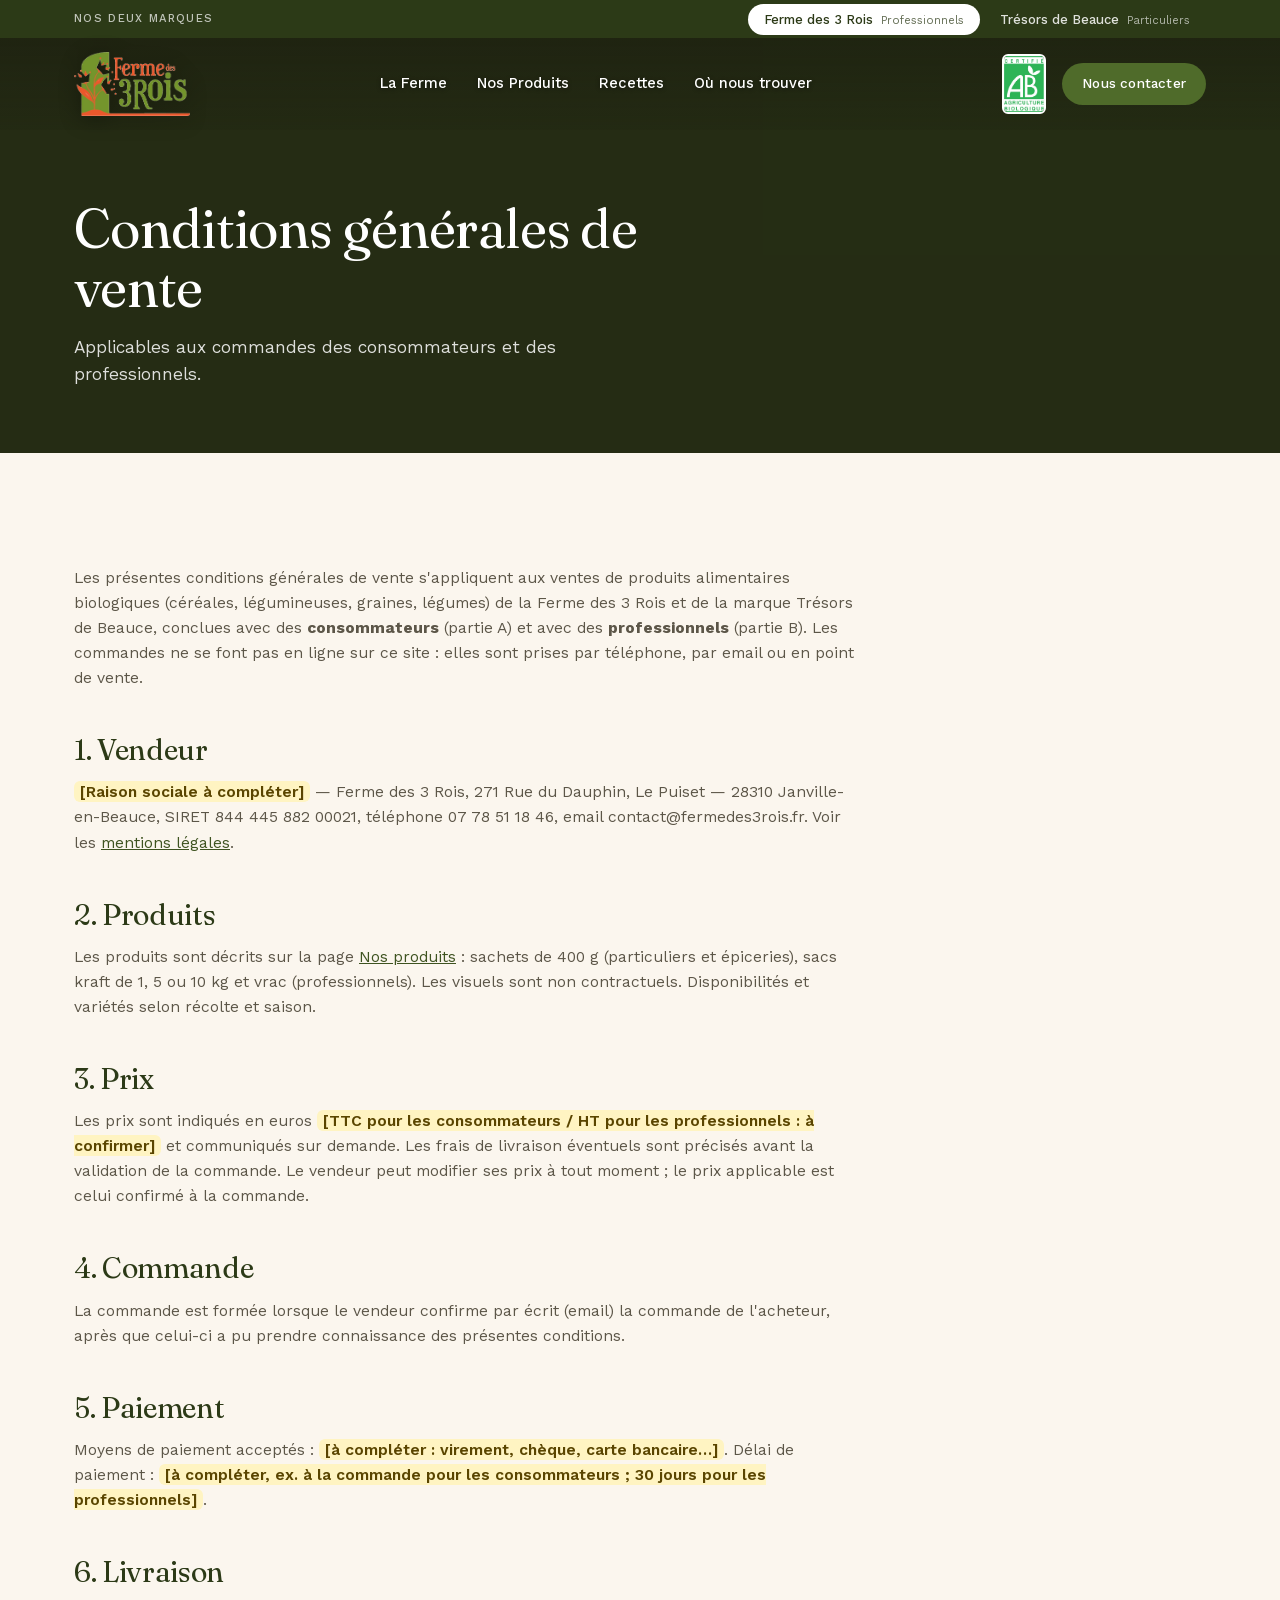
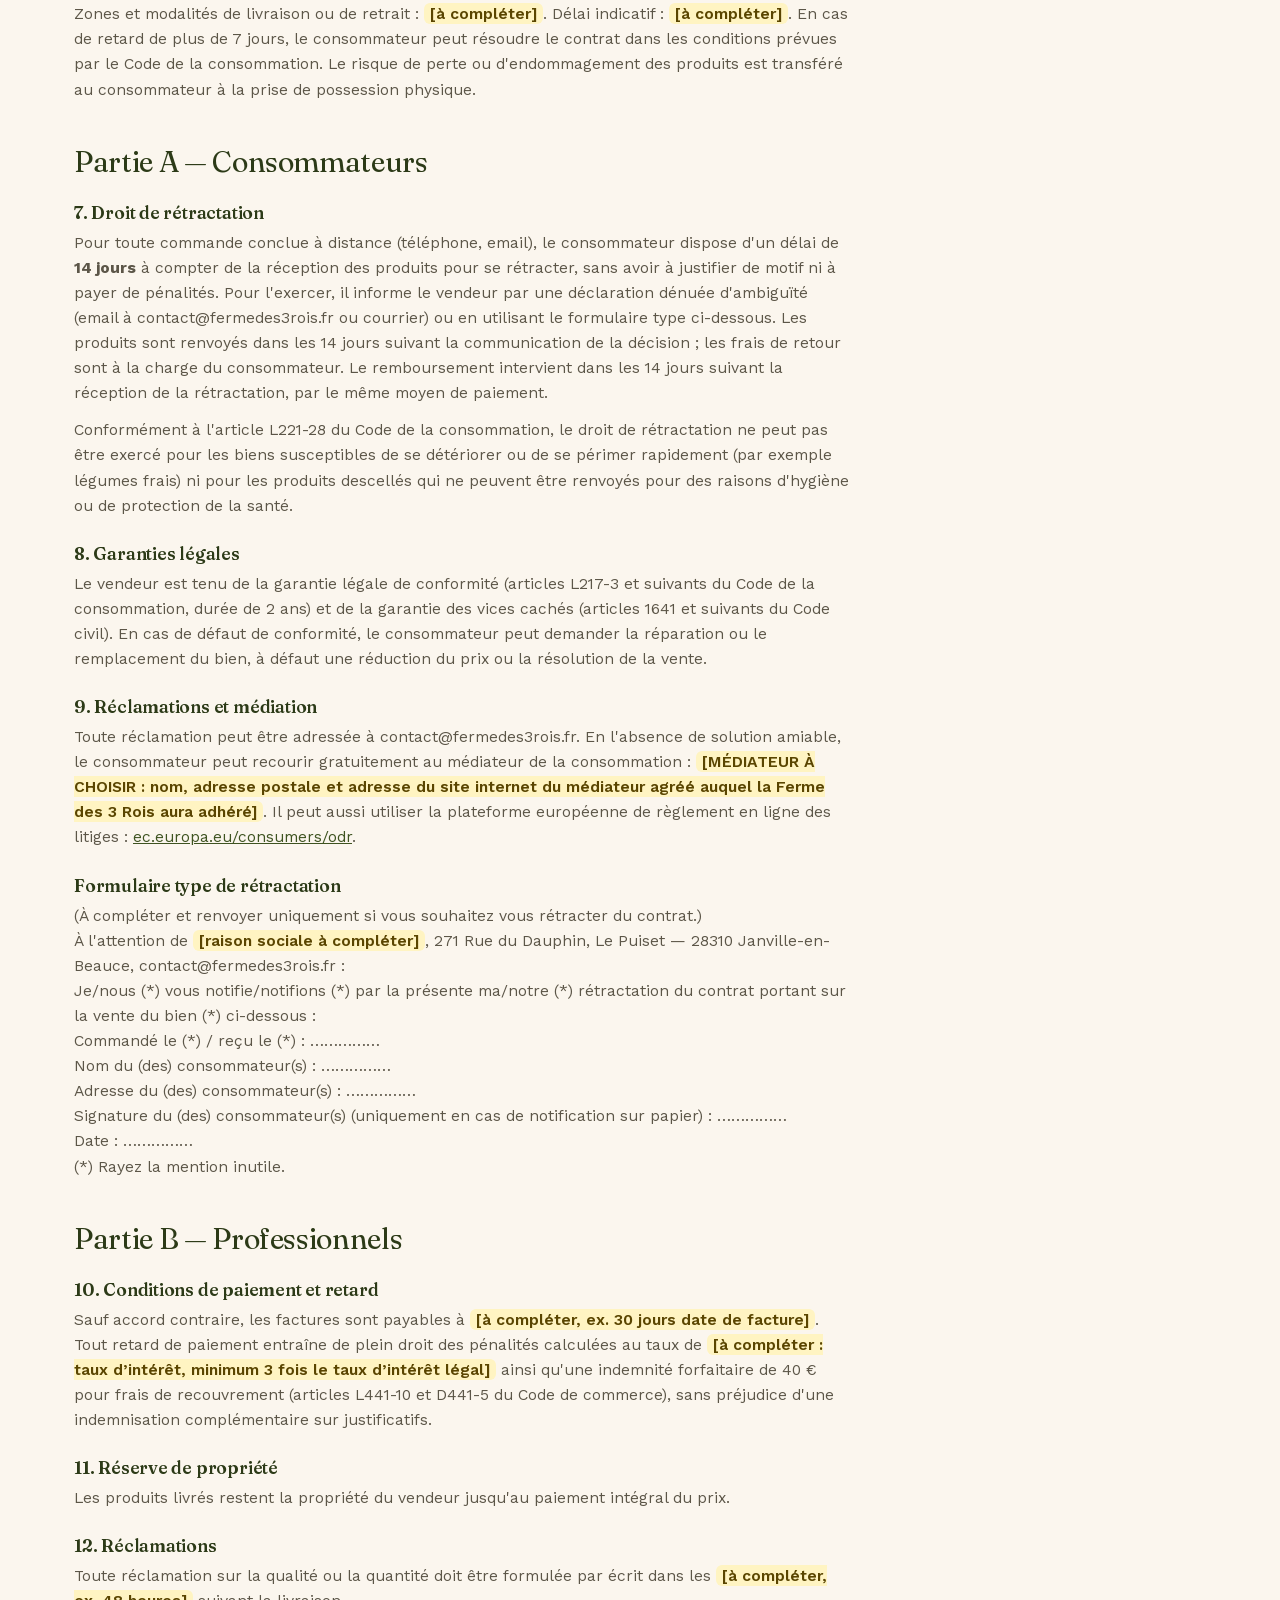
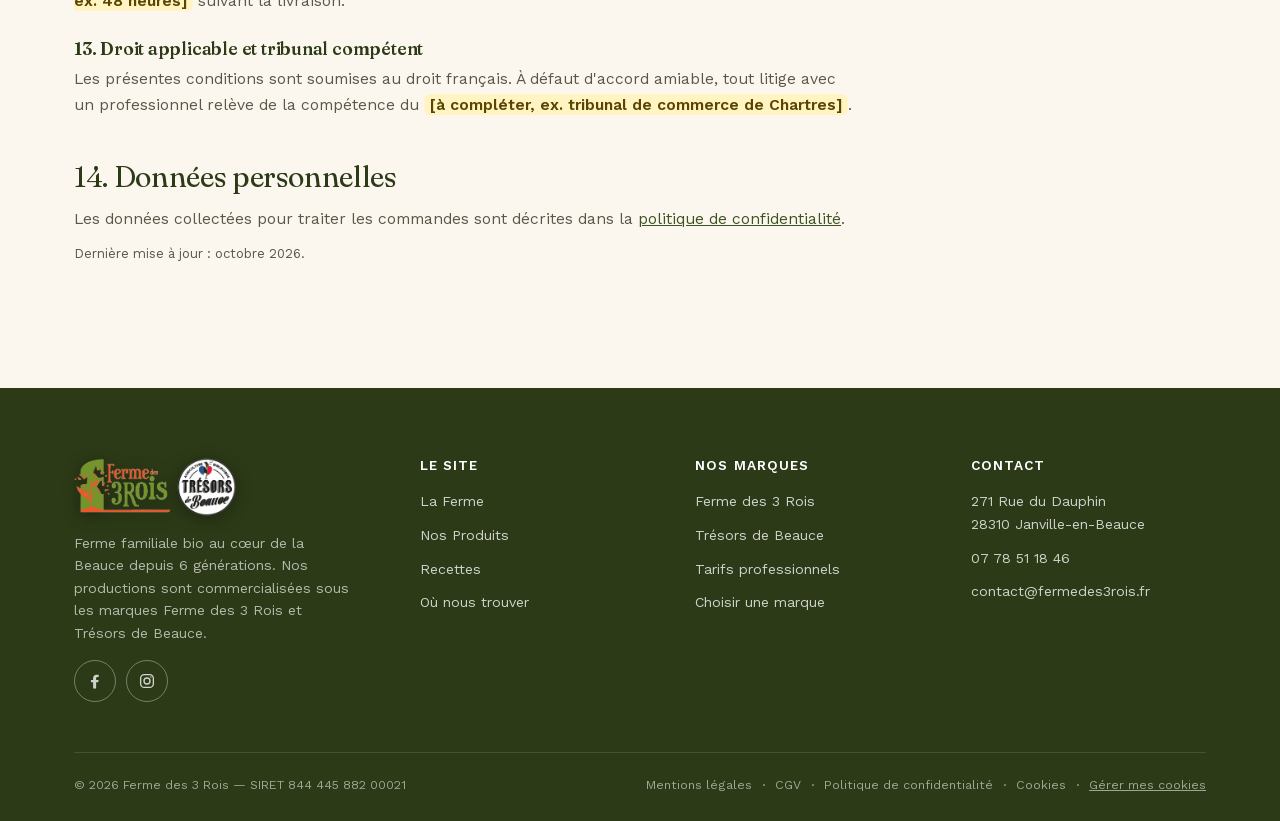
==== commit 7b7efda7: "Ecran d'entree et choix de marque : Ferme des 3 Rois / Tresors de Beauce - index.html devient l'entr" ====
--- a/cgv.html
+++ b/cgv.html
@@ -15,6 +15,7 @@
 <meta property="og:url" content="https://www.fermedes3rois.com/cgv.html">
 <meta property="og:image" content="https://www.fermedes3rois.com/assets/images/real/ferme-de-loin.jpg">
 <meta name="twitter:card" content="summary_large_image">
+<script src="assets/js/brand.js"></script>
 <link rel="preload" href="assets/fonts/work-sans-latin.woff2" as="font" type="font/woff2" crossorigin>
 <link rel="stylesheet" href="assets/css/fonts.css">
 <link rel="stylesheet" href="assets/css/style.css">
@@ -26,23 +27,33 @@
      HEADER
      ========================================================== -->
 <header class="site-header" id="siteHeader">
+  <div class="brand-switch">
+    <div class="brand-switch__wrap">
+      <span class="brand-switch__label">Nos deux marques</span>
+      <nav class="brand-switch__tabs" aria-label="Choisir la marque">
+        <a href="ferme-des-3-rois.html" data-brand-tab="ferme"><span>Ferme des 3 Rois</span> <small>Professionnels</small></a>
+        <a href="tresors-de-beauce.html" data-brand-tab="tresors"><span>Trésors de Beauce</span> <small>Particuliers</small></a>
+      </nav>
+    </div>
+  </div>
   <div class="container">
-    <a href="index.html" class="brand">
-      <img src="assets/images/logo-horizontal.png" alt="Ferme des 3 Rois — Trésors de Beauce">
+    <a href="ferme-des-3-rois.html" class="brand" data-brand-home="">
+      <img class="brand__logo brand__logo--ferme" src="assets/images/logo-ferme-des-3-rois.png" alt="Ferme des 3 Rois">
+      <img class="brand__logo brand__logo--tresors" src="assets/images/logo-tresors-de-beauce.png" alt="Trésors de Beauce">
     </a>
 
     <nav class="main-nav" id="mainNav">
       <a href="la-ferme.html">La Ferme</a>
       <a href="nos-produits.html">Nos Produits</a>
       <a href="recettes.html">Recettes</a>
-      <a href="index.html#contact">Où nous trouver</a>
+      <a href="ferme-des-3-rois.html#contact" data-brand-home="#contact">Où nous trouver</a>
     </nav>
 
     <div class="header-cta">
       <div class="ab-chip">
         <img src="assets/images/logo-ab.jpg" alt="Logo Agriculture Biologique" width="40" height="56">
       </div>
-      <a href="index.html#contact" class="btn btn-primary btn-sm">Nous contacter</a>
+      <a href="ferme-des-3-rois.html#contact" data-brand-home="#contact" class="btn btn-primary btn-sm">Nous contacter</a>
       <button class="nav-toggle" id="navToggle" aria-label="Ouvrir le menu" aria-expanded="false">
         <span></span><span></span><span></span>
       </button>
@@ -143,15 +154,16 @@
           <li><a href="la-ferme.html">La Ferme</a></li>
           <li><a href="nos-produits.html">Nos Produits</a></li>
           <li><a href="recettes.html">Recettes</a></li>
-          <li><a href="index.html#contact">Où nous trouver</a></li>
+          <li><a href="ferme-des-3-rois.html#contact" data-brand-home="#contact">Où nous trouver</a></li>
         </ul>
       </div>
       <div class="footer-col">
         <h2>Nos marques</h2>
         <ul>
-          <li><a href="index.html">Ferme des 3 Rois</a></li>
-          <li><a href="index.html">Trésors de Beauce</a></li>
-          <li><a href="index.html#contact">Tarifs professionnels</a></li>
+          <li><a href="ferme-des-3-rois.html">Ferme des 3 Rois</a></li>
+          <li><a href="tresors-de-beauce.html">Trésors de Beauce</a></li>
+          <li><a href="ferme-des-3-rois.html#contact">Tarifs professionnels</a></li>
+          <li><a href="index.html">Choisir une marque</a></li>
         </ul>
       </div>
       <div class="footer-col">
--- a/assets/css/style.css
+++ b/assets/css/style.css
@@ -118,12 +118,12 @@
 /* ---------- 4. Header ---------- */
 .site-header{
   position:fixed;top:0;left:0;right:0;z-index:100;
-  padding:14px 0;
   background:linear-gradient(180deg, rgba(20,19,12,.42) 0%, rgba(20,19,12,.08) 100%);
-  transition:background .3s ease, box-shadow .3s ease, padding .3s ease;
-}
-.site-header .container{display:flex;align-items:center;justify-content:space-between;gap:24px;}
-.site-header.is-scrolled{background:rgba(251,246,238,.97);border-bottom:1px solid rgba(38,35,29,.1);padding:8px 0;}
+  transition:background .3s ease, box-shadow .3s ease;
+}
+.site-header .container{display:flex;align-items:center;justify-content:space-between;gap:24px;padding-top:14px;padding-bottom:14px;transition:padding .3s ease;}
+.site-header.is-scrolled{background:rgba(251,246,238,.97);border-bottom:1px solid rgba(38,35,29,.1);}
+.site-header.is-scrolled .container{padding-top:8px;padding-bottom:8px;}
 
 .brand{display:flex;align-items:center;gap:12px;}
 .brand img{height:64px;width:auto;transition:height .3s ease, filter .3s ease;filter:drop-shadow(0 3px 10px rgba(0,0,0,.35));}
@@ -641,12 +641,99 @@
 .brand-card__body p{color:rgba(255,255,255,.88);font-size:.95rem;max-width:44ch;margin-bottom:24px;}
 
 /* ============================================================
+   20. Deux marques : sélecteur dans le header + écran d'entrée
+   La marque active est portée par <html data-brand="ferme|tresors"> (assets/js/brand.js).
+   ============================================================ */
+.brand-switch{background:var(--green-900);color:#fff;}
+.brand-switch__wrap{max-width:var(--container);margin:0 auto;padding:0 24px;height:38px;display:flex;align-items:center;justify-content:space-between;gap:16px;}
+.brand-switch__label{font-size:.7rem;font-weight:500;letter-spacing:.12em;text-transform:uppercase;color:rgba(255,255,255,.7);}
+.brand-switch__tabs{display:flex;gap:4px;}
+.brand-switch__tabs a{
+  display:inline-flex;align-items:baseline;gap:8px;padding:5px 16px;border-radius:100px;
+  font-size:.82rem;font-weight:500;color:rgba(255,255,255,.85);white-space:nowrap;
+  transition:background .2s ease, color .2s ease;
+}
+.brand-switch__tabs a small{font-size:.7rem;font-weight:400;opacity:.75;}
+.brand-switch__tabs a:hover{background:rgba(255,255,255,.16);color:#fff;}
+html[data-brand="ferme"] .brand-switch a[data-brand-tab="ferme"],
+html[data-brand="tresors"] .brand-switch a[data-brand-tab="tresors"]{background:#fff;color:var(--green-900);}
+@media (max-width:720px){
+  .brand-switch__wrap{padding:0 12px;height:40px;}
+  .brand-switch__label,.brand-switch__tabs a small{display:none;}
+  .brand-switch__tabs{width:100%;}
+  .brand-switch__tabs a{flex:1;justify-content:center;padding:6px 8px;font-size:.78rem;}
+}
+
+/* Logos du header : un seul visible selon la marque active (pages internes) */
+html:not([data-brand="tresors"]) .brand__logo--tresors,
+html[data-brand="tresors"] .brand__logo--ferme{display:none;}
+
+/* Photo du hero Trésors de Beauce (graines sur fond clair) : voile plus dense pour garder le texte lisible */
+html[data-brand="tresors"] .scroll-hero__gradient{
+  background:linear-gradient(180deg, rgba(20,19,12,.66) 0%, rgba(20,19,12,.72) 50%, rgba(20,19,12,.94) 100%);
+}
+
+/* Écran d'entrée (index.html) */
+.gate{min-height:100vh;min-height:100svh;display:flex;flex-direction:column;background:var(--cream);}
+.gate__bar{display:grid;grid-template-columns:1fr auto 1fr;align-items:center;gap:24px;max-width:var(--container);width:100%;margin:0 auto;padding:16px 24px;}
+.gate__bar .gate__logo img{height:54px;width:auto;}
+.gate__bar .gate__ab{justify-self:end;}
+.gate__bar .gate__ab img{height:54px;width:auto;border-radius:6px;}
+.gate__title{text-align:center;}
+.gate__title h1{font-size:clamp(1.5rem,3vw,2.3rem);font-weight:300;}
+.gate__title p{font-size:.88rem;margin-top:4px;}
+@media (max-width:760px){
+  .gate__bar{grid-template-columns:auto 1fr;gap:16px;padding:12px 16px;}
+  .gate__bar .gate__logo img{height:44px;}
+  .gate__bar .gate__ab{display:none;}
+  .gate__title{text-align:right;}
+  .gate__title p{display:none;}
+}
+
+.gate__panels{position:relative;flex:1;display:grid;grid-template-columns:1fr 1fr;min-height:520px;}
+@media (max-width:760px){.gate__panels{grid-template-columns:1fr;min-height:0;}}
+.gate-panel{
+  position:relative;display:flex;flex-direction:column;justify-content:space-between;gap:48px;
+  padding:clamp(24px,4vw,56px);color:#fff;background-color:var(--green-900);
+  background-image:linear-gradient(180deg, rgba(20,28,10,.45) 0%, rgba(20,28,10,.36) 40%, rgba(20,28,10,.92) 100%), var(--panel-img);
+  background-size:cover;background-position:center;
+}
+.gate-panel__logo{align-self:flex-start;background:var(--cream);border-radius:var(--radius-md);padding:14px 22px;}
+.gate-panel__logo img{height:72px;width:auto;}
+.gate-panel__kicker{
+  display:inline-block;background:var(--white);color:var(--green-900);border-radius:100px;
+  padding:7px 16px;font-size:.72rem;font-weight:600;letter-spacing:.1em;text-transform:uppercase;margin-bottom:18px;
+}
+.gate-panel h2{color:#fff;font-weight:300;font-size:clamp(2.2rem,4.4vw,3.6rem);letter-spacing:-0.015em;margin-bottom:14px;}
+.gate-panel p{color:rgba(255,255,255,.88);font-size:1rem;max-width:42ch;margin-bottom:28px;}
+/* tout le panneau est cliquable (lien étiré sur le titre) */
+.gate-panel__link::after{content:"";position:absolute;top:0;right:0;bottom:0;left:0;z-index:1;}
+.gate-panel__link:focus-visible{outline:none;}
+.gate-panel__link:focus-visible::after{outline:3px solid #fff;outline-offset:-8px;}
+.gate-panel__cta{display:inline-flex;}
+.gate-panel:hover .gate-panel__cta{background:var(--kraft-100);}
+.gate__or{
+  position:absolute;z-index:2;left:50%;top:50%;transform:translate(-50%,-50%);
+  width:64px;height:64px;border-radius:50%;background:var(--cream);color:var(--green-900);
+  display:flex;align-items:center;justify-content:center;
+  font-family:var(--font-display);font-style:italic;font-weight:300;font-size:1.3rem;
+}
+@media (max-width:760px){
+  .gate-panel{min-height:46svh;gap:20px;padding:20px;}
+  .gate-panel__logo{padding:10px 16px;}
+  .gate-panel__logo img{height:44px;}
+  .gate-panel p{font-size:.92rem;margin-bottom:20px;}
+}
+.gate__foot{padding:18px 0;}
+.gate__foot .footer-bottom{border-top:none;padding-top:0;}
+
+/* ============================================================
    19. Conformité : consentement, accessibilité
    ============================================================ */
 .skip-link{position:absolute;left:12px;top:-60px;z-index:2000;background:var(--green-900);color:#fff;padding:12px 18px;border-radius:100px;font-weight:600;}
 .skip-link:focus{top:12px;}
 :focus-visible{outline:3px solid var(--france-blue);outline-offset:3px;}
-.site-footer :focus-visible,.page-cta :focus-visible,.brands-strip :focus-visible,.harvest :focus-visible,
+.site-footer :focus-visible,.page-cta :focus-visible,.brands-strip :focus-visible,.harvest :focus-visible,.brand-switch :focus-visible,.gate-panel :focus-visible,
 .page-header :focus-visible,.scroll-hero :focus-visible,.elastic-item:focus-visible,.consent :focus-visible{outline-color:#fff;}
 .consent :focus-visible{outline-color:var(--france-blue);}
 .radio-group{border:none;padding:0;}
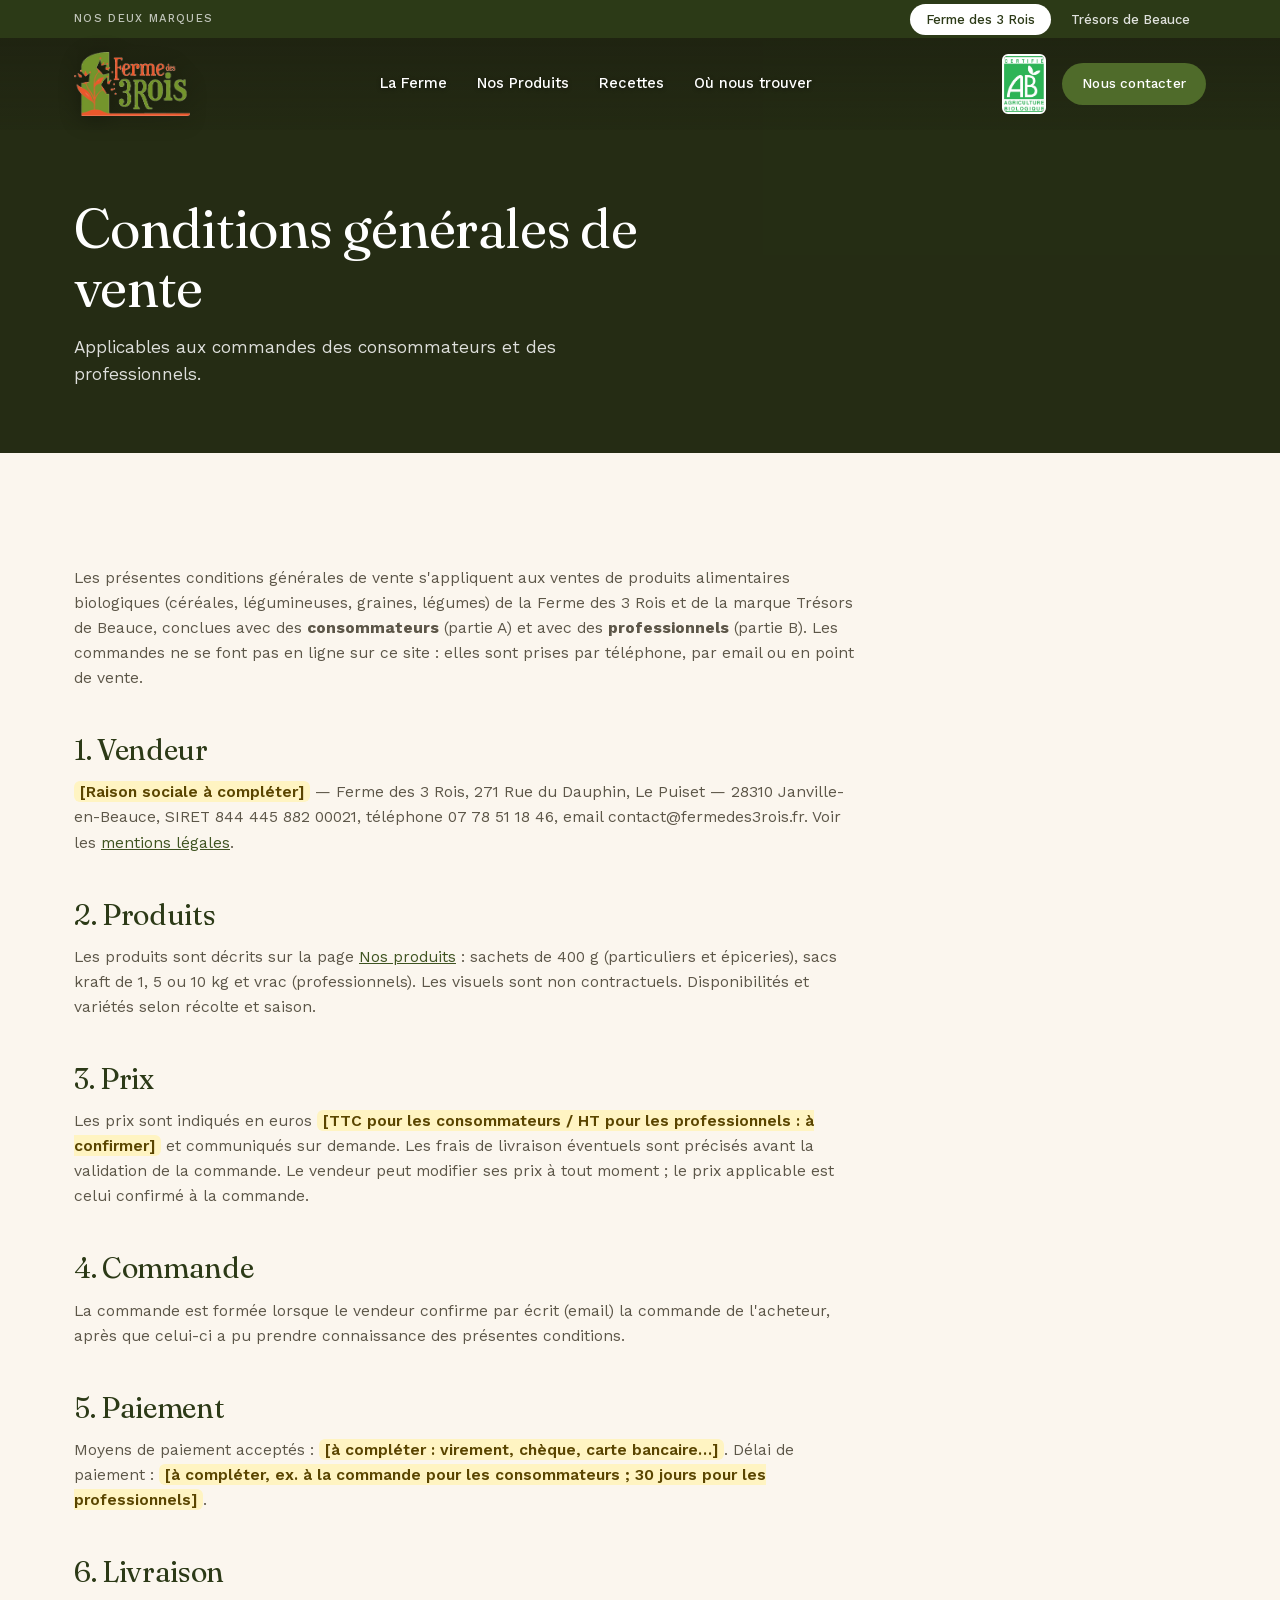
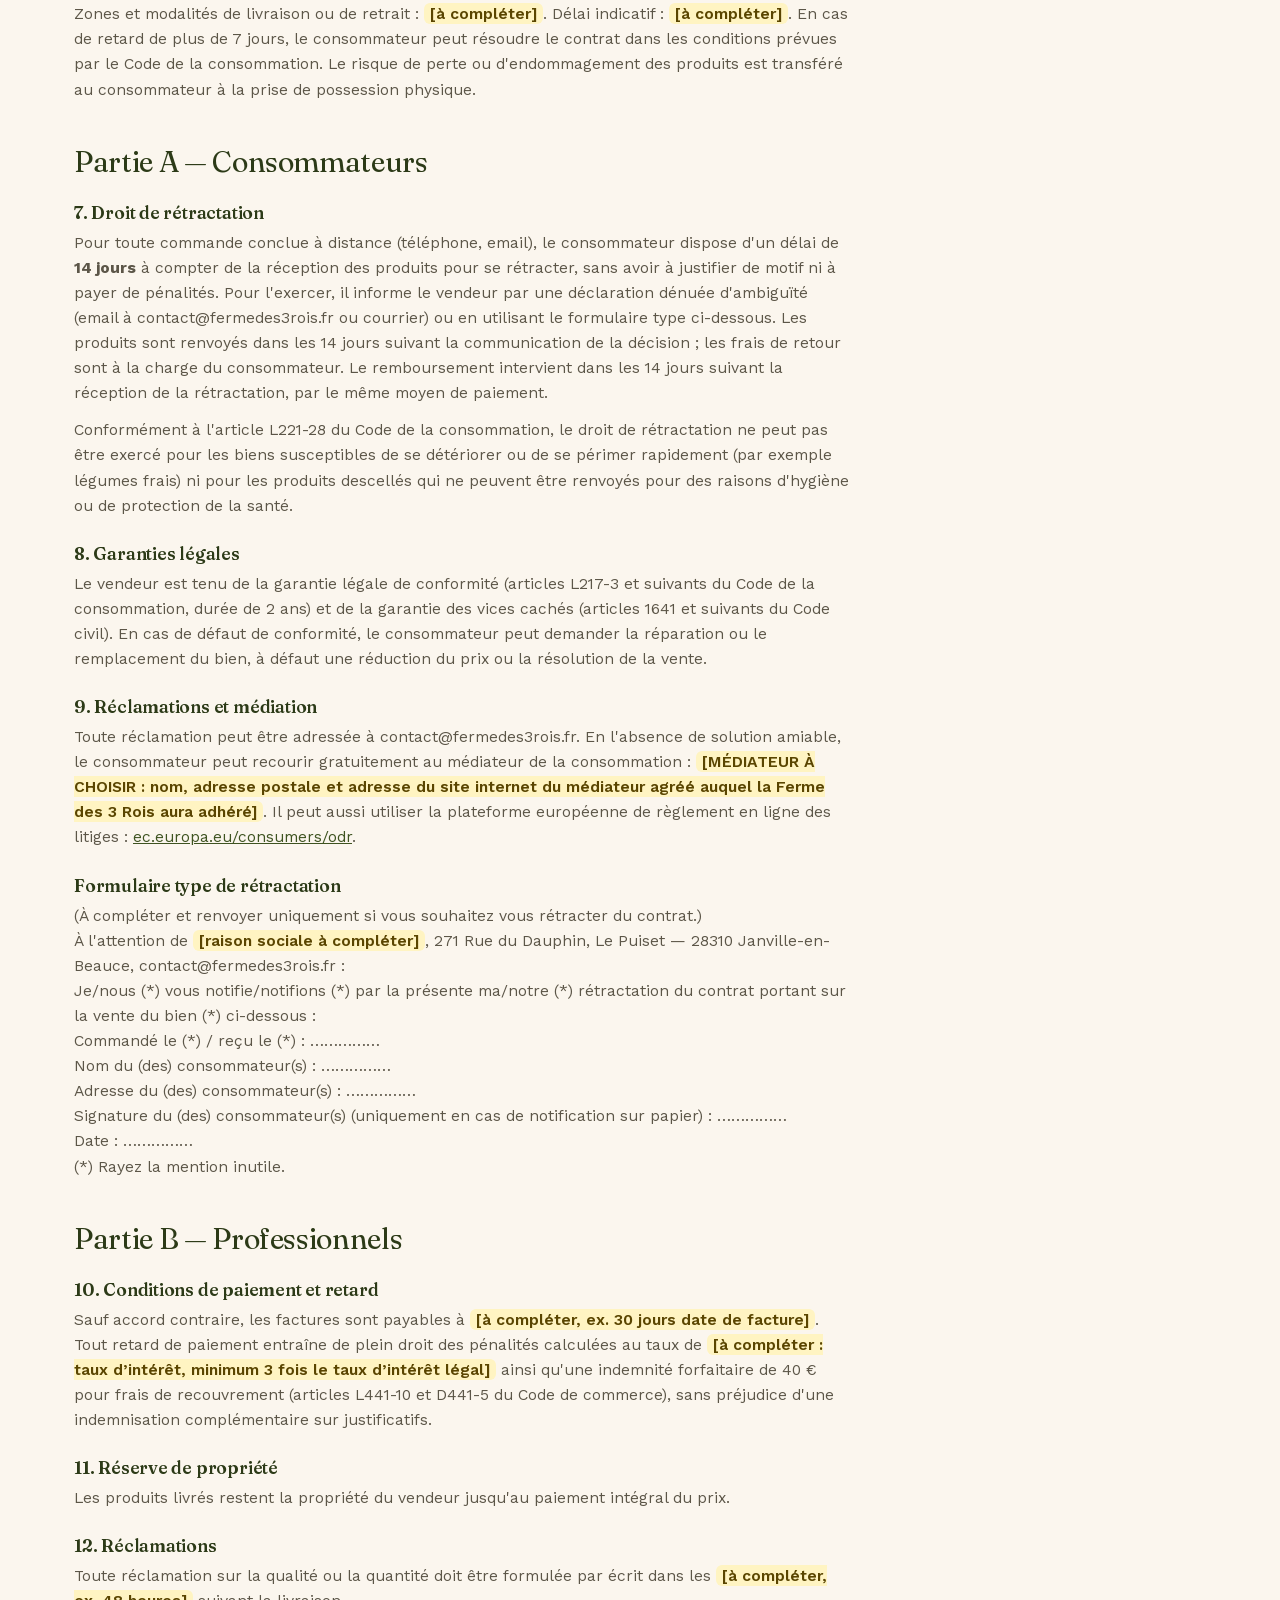
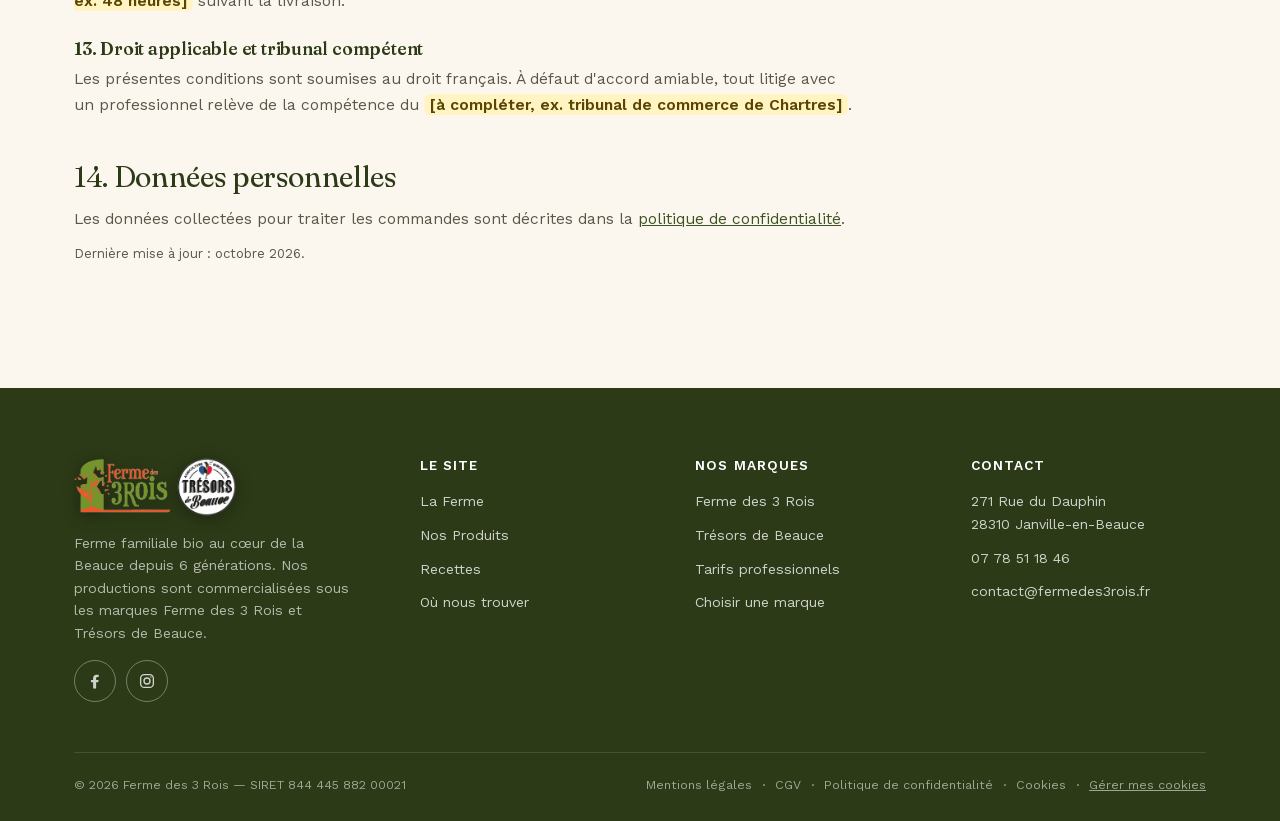
==== commit 42706953: "Entree centree sur les logos, retrait des mentions pro/particuliers et de "bientot en ligne" - ecran" ====
--- a/cgv.html
+++ b/cgv.html
@@ -15,10 +15,10 @@
 <meta property="og:url" content="https://www.fermedes3rois.com/cgv.html">
 <meta property="og:image" content="https://www.fermedes3rois.com/assets/images/real/ferme-de-loin.jpg">
 <meta name="twitter:card" content="summary_large_image">
-<script src="assets/js/brand.js"></script>
+<script src="assets/js/brand.js?v=20261104b"></script>
 <link rel="preload" href="assets/fonts/work-sans-latin.woff2" as="font" type="font/woff2" crossorigin>
 <link rel="stylesheet" href="assets/css/fonts.css">
-<link rel="stylesheet" href="assets/css/style.css">
+<link rel="stylesheet" href="assets/css/style.css?v=20261104b">
 </head>
 <body>
 <a class="skip-link" href="#main">Aller au contenu principal</a>
@@ -31,8 +31,8 @@
     <div class="brand-switch__wrap">
       <span class="brand-switch__label">Nos deux marques</span>
       <nav class="brand-switch__tabs" aria-label="Choisir la marque">
-        <a href="ferme-des-3-rois.html" data-brand-tab="ferme"><span>Ferme des 3 Rois</span> <small>Professionnels</small></a>
-        <a href="tresors-de-beauce.html" data-brand-tab="tresors"><span>Trésors de Beauce</span> <small>Particuliers</small></a>
+        <a href="ferme-des-3-rois.html" data-brand-tab="ferme">Ferme des 3 Rois</a>
+        <a href="tresors-de-beauce.html" data-brand-tab="tresors">Trésors de Beauce</a>
       </nav>
     </div>
   </div>
@@ -182,7 +182,7 @@
   </div>
 </footer>
 
-<script src="assets/js/main.js"></script>
-<script src="assets/js/consent.js"></script>
+<script src="assets/js/main.js?v=20261104b"></script>
+<script src="assets/js/consent.js?v=20261104b"></script>
 </body>
 </html>
--- a/assets/css/style.css
+++ b/assets/css/style.css
@@ -628,14 +628,10 @@
 @media (max-width:760px){.brands-pair{grid-template-columns:1fr;}}
 .brand-card{
   position:relative;min-height:440px;border-radius:var(--radius-lg);overflow:hidden;
-  display:flex;flex-direction:column;justify-content:space-between;padding:30px;
+  display:flex;flex-direction:column;justify-content:flex-end;padding:30px;
   background-color:var(--green-900);
   background-image:linear-gradient(180deg, rgba(20,28,10,.35) 0%, rgba(20,28,10,.15) 35%, rgba(20,28,10,.88) 100%), var(--brand-img);
   background-size:cover;background-position:center;
-}
-.brand-card__kicker{
-  align-self:flex-start;background:var(--white);color:var(--green-900);border-radius:100px;
-  padding:7px 16px;font-size:.72rem;font-weight:600;letter-spacing:.1em;text-transform:uppercase;
 }
 .brand-card__body h3{color:#fff;font-weight:300;font-size:clamp(1.9rem,3vw,2.5rem);letter-spacing:-0.015em;margin-bottom:12px;}
 .brand-card__body p{color:rgba(255,255,255,.88);font-size:.95rem;max-width:44ch;margin-bottom:24px;}
@@ -653,13 +649,12 @@
   font-size:.82rem;font-weight:500;color:rgba(255,255,255,.85);white-space:nowrap;
   transition:background .2s ease, color .2s ease;
 }
-.brand-switch__tabs a small{font-size:.7rem;font-weight:400;opacity:.75;}
 .brand-switch__tabs a:hover{background:rgba(255,255,255,.16);color:#fff;}
 html[data-brand="ferme"] .brand-switch a[data-brand-tab="ferme"],
 html[data-brand="tresors"] .brand-switch a[data-brand-tab="tresors"]{background:#fff;color:var(--green-900);}
 @media (max-width:720px){
   .brand-switch__wrap{padding:0 12px;height:40px;}
-  .brand-switch__label,.brand-switch__tabs a small{display:none;}
+  .brand-switch__label{display:none;}
   .brand-switch__tabs{width:100%;}
   .brand-switch__tabs a{flex:1;justify-content:center;padding:6px 8px;font-size:.78rem;}
 }
@@ -692,21 +687,17 @@
 
 .gate__panels{position:relative;flex:1;display:grid;grid-template-columns:1fr 1fr;min-height:520px;}
 @media (max-width:760px){.gate__panels{grid-template-columns:1fr;min-height:0;}}
+/* Le logo est l'élément principal du panneau ; la photo reste en fond, fortement assombrie. */
 .gate-panel{
-  position:relative;display:flex;flex-direction:column;justify-content:space-between;gap:48px;
+  position:relative;display:flex;flex-direction:column;align-items:center;justify-content:center;text-align:center;gap:32px;
   padding:clamp(24px,4vw,56px);color:#fff;background-color:var(--green-900);
-  background-image:linear-gradient(180deg, rgba(20,28,10,.45) 0%, rgba(20,28,10,.36) 40%, rgba(20,28,10,.92) 100%), var(--panel-img);
+  background-image:linear-gradient(180deg, rgba(20,28,10,.74) 0%, rgba(20,28,10,.82) 100%), var(--panel-img);
   background-size:cover;background-position:center;
 }
-.gate-panel__logo{align-self:flex-start;background:var(--cream);border-radius:var(--radius-md);padding:14px 22px;}
-.gate-panel__logo img{height:72px;width:auto;}
-.gate-panel__kicker{
-  display:inline-block;background:var(--white);color:var(--green-900);border-radius:100px;
-  padding:7px 16px;font-size:.72rem;font-weight:600;letter-spacing:.1em;text-transform:uppercase;margin-bottom:18px;
-}
-.gate-panel h2{color:#fff;font-weight:300;font-size:clamp(2.2rem,4.4vw,3.6rem);letter-spacing:-0.015em;margin-bottom:14px;}
-.gate-panel p{color:rgba(255,255,255,.88);font-size:1rem;max-width:42ch;margin-bottom:28px;}
-/* tout le panneau est cliquable (lien étiré sur le titre) */
+.gate-panel__logo{background:var(--cream);border-radius:var(--radius-lg);padding:clamp(22px,2.6vw,36px) clamp(30px,4vw,56px);}
+.gate-panel__logo img{height:clamp(104px,15vw,190px);width:auto;}
+.gate-panel p{color:rgba(255,255,255,.9);font-size:1rem;max-width:40ch;margin:0 auto 28px;}
+/* tout le panneau est cliquable (lien étiré sur le bouton « Entrer ») */
 .gate-panel__link::after{content:"";position:absolute;top:0;right:0;bottom:0;left:0;z-index:1;}
 .gate-panel__link:focus-visible{outline:none;}
 .gate-panel__link:focus-visible::after{outline:3px solid #fff;outline-offset:-8px;}
@@ -719,10 +710,10 @@
   font-family:var(--font-display);font-style:italic;font-weight:300;font-size:1.3rem;
 }
 @media (max-width:760px){
-  .gate-panel{min-height:46svh;gap:20px;padding:20px;}
-  .gate-panel__logo{padding:10px 16px;}
-  .gate-panel__logo img{height:44px;}
-  .gate-panel p{font-size:.92rem;margin-bottom:20px;}
+  .gate-panel{min-height:46svh;gap:18px;padding:20px;}
+  .gate-panel__logo{padding:14px 24px;border-radius:var(--radius-md);}
+  .gate-panel__logo img{height:84px;}
+  .gate-panel p{font-size:.92rem;margin-bottom:18px;}
 }
 .gate__foot{padding:18px 0;}
 .gate__foot .footer-bottom{border-top:none;padding-top:0;}
